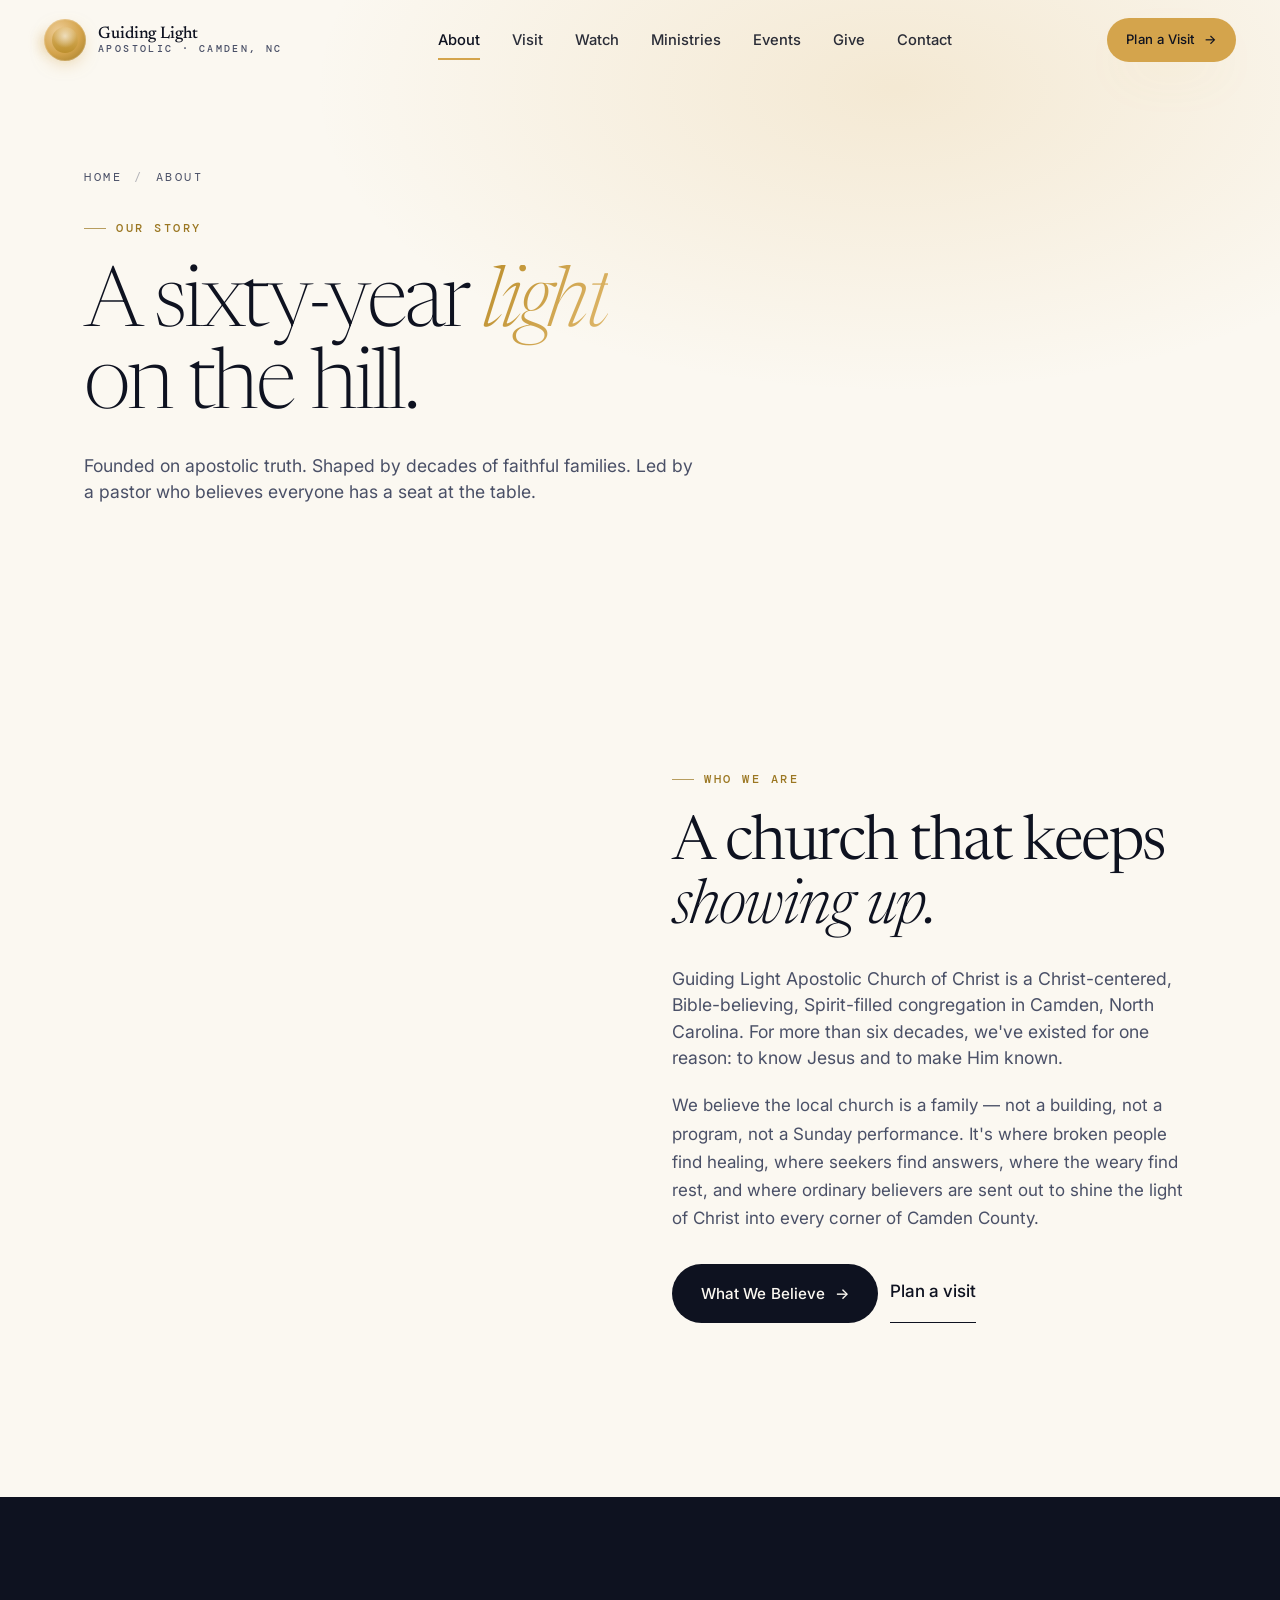
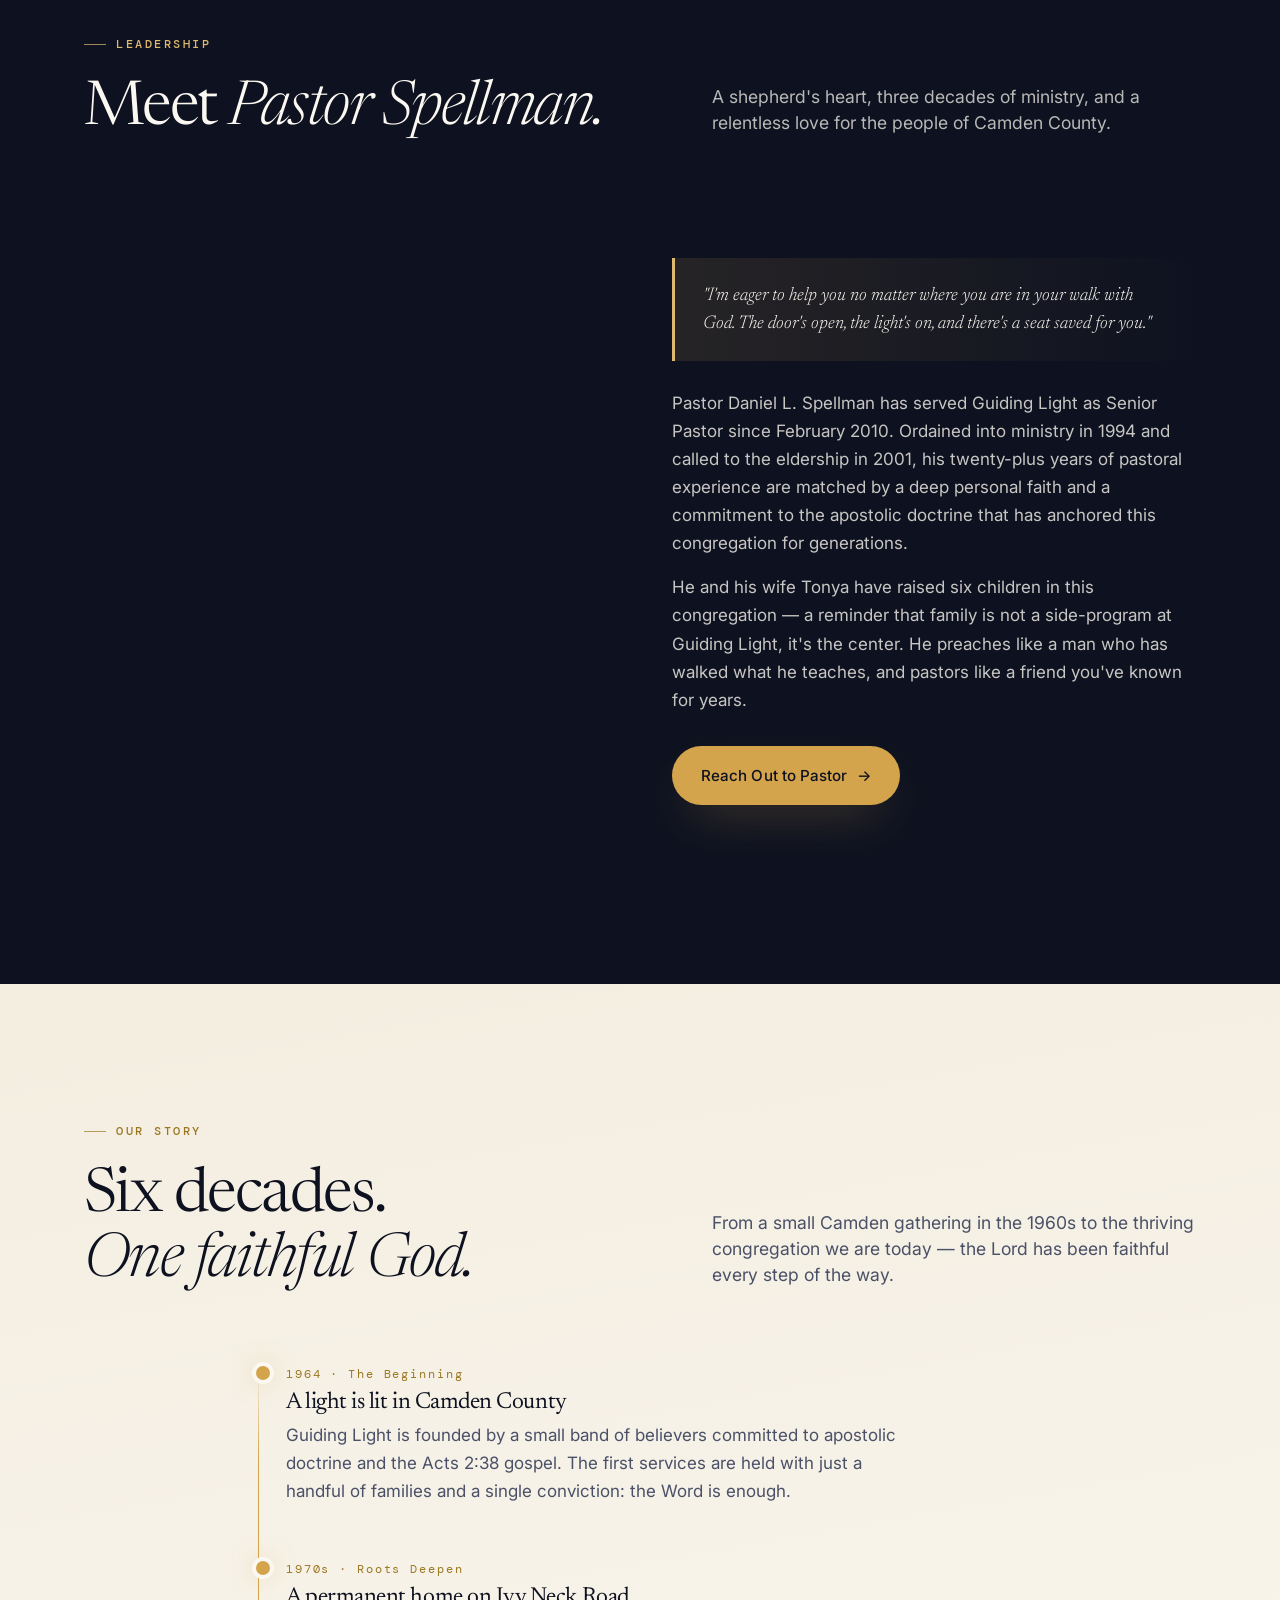
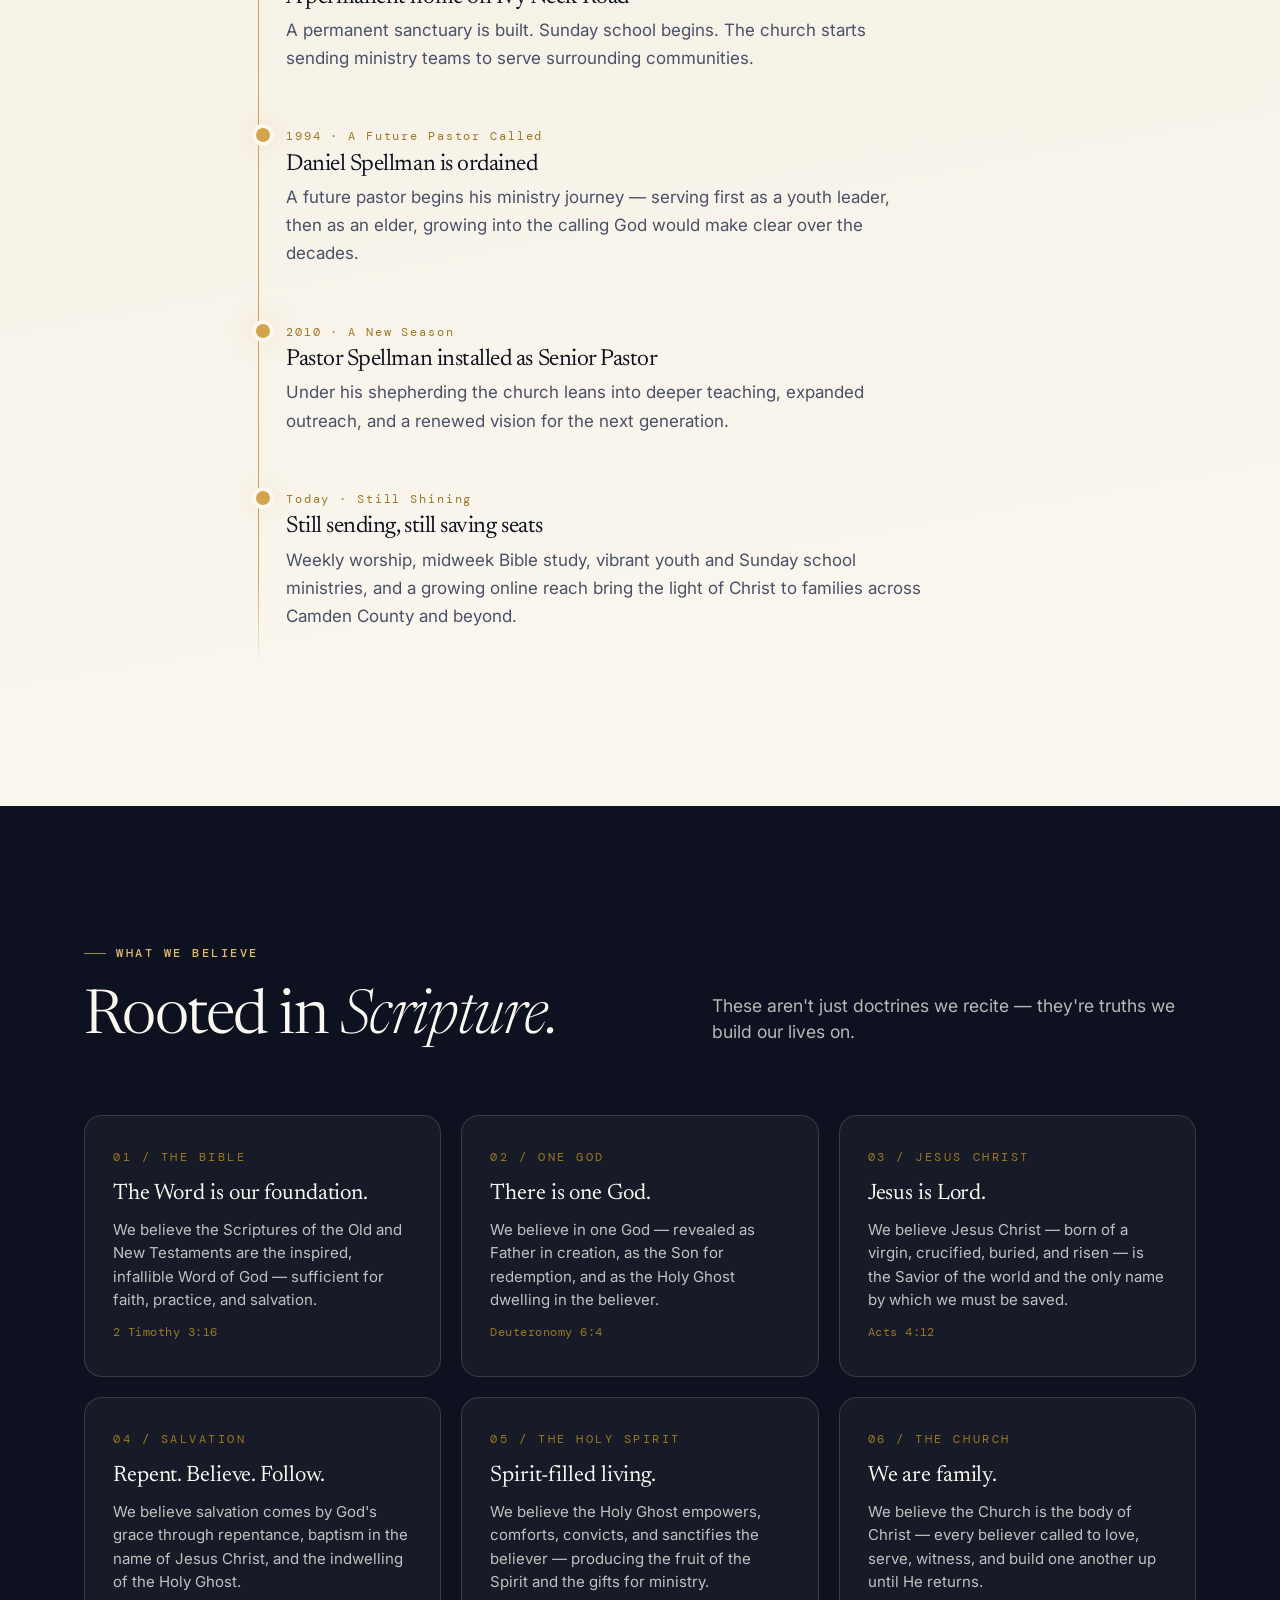
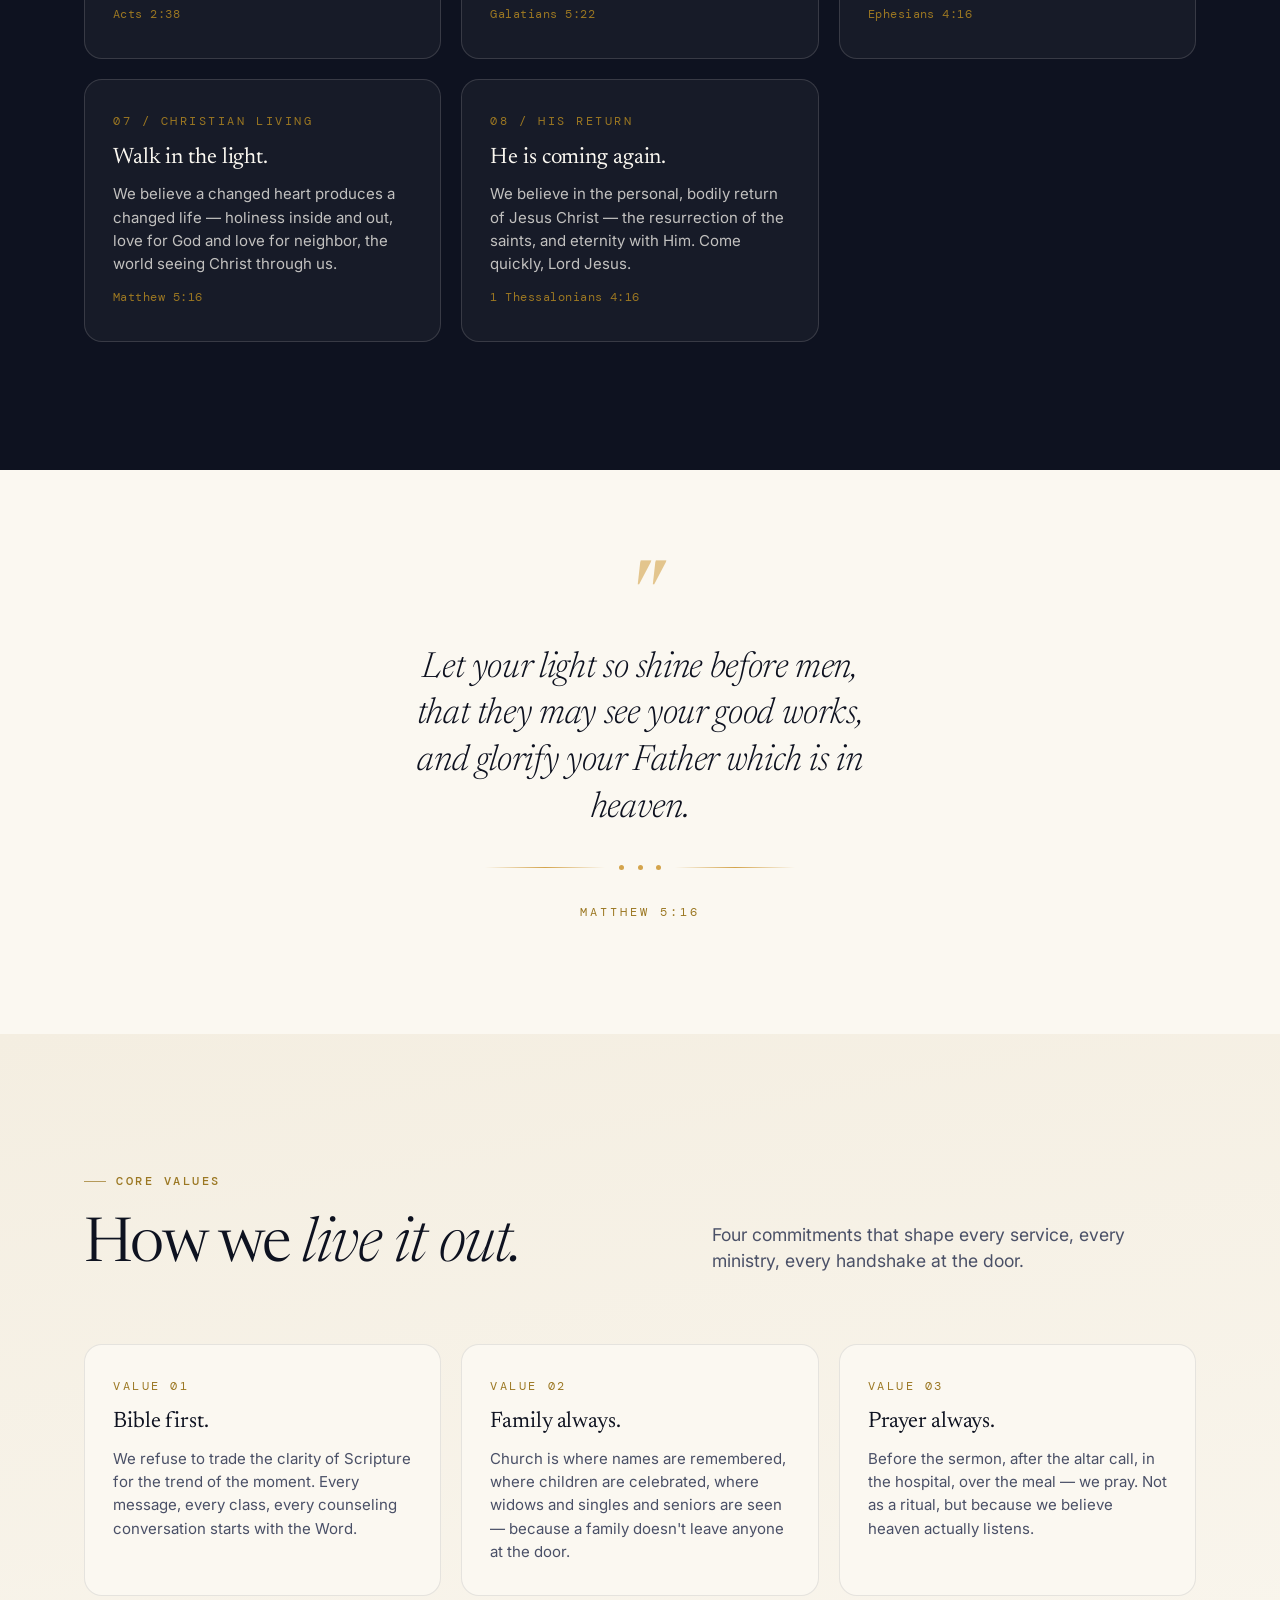
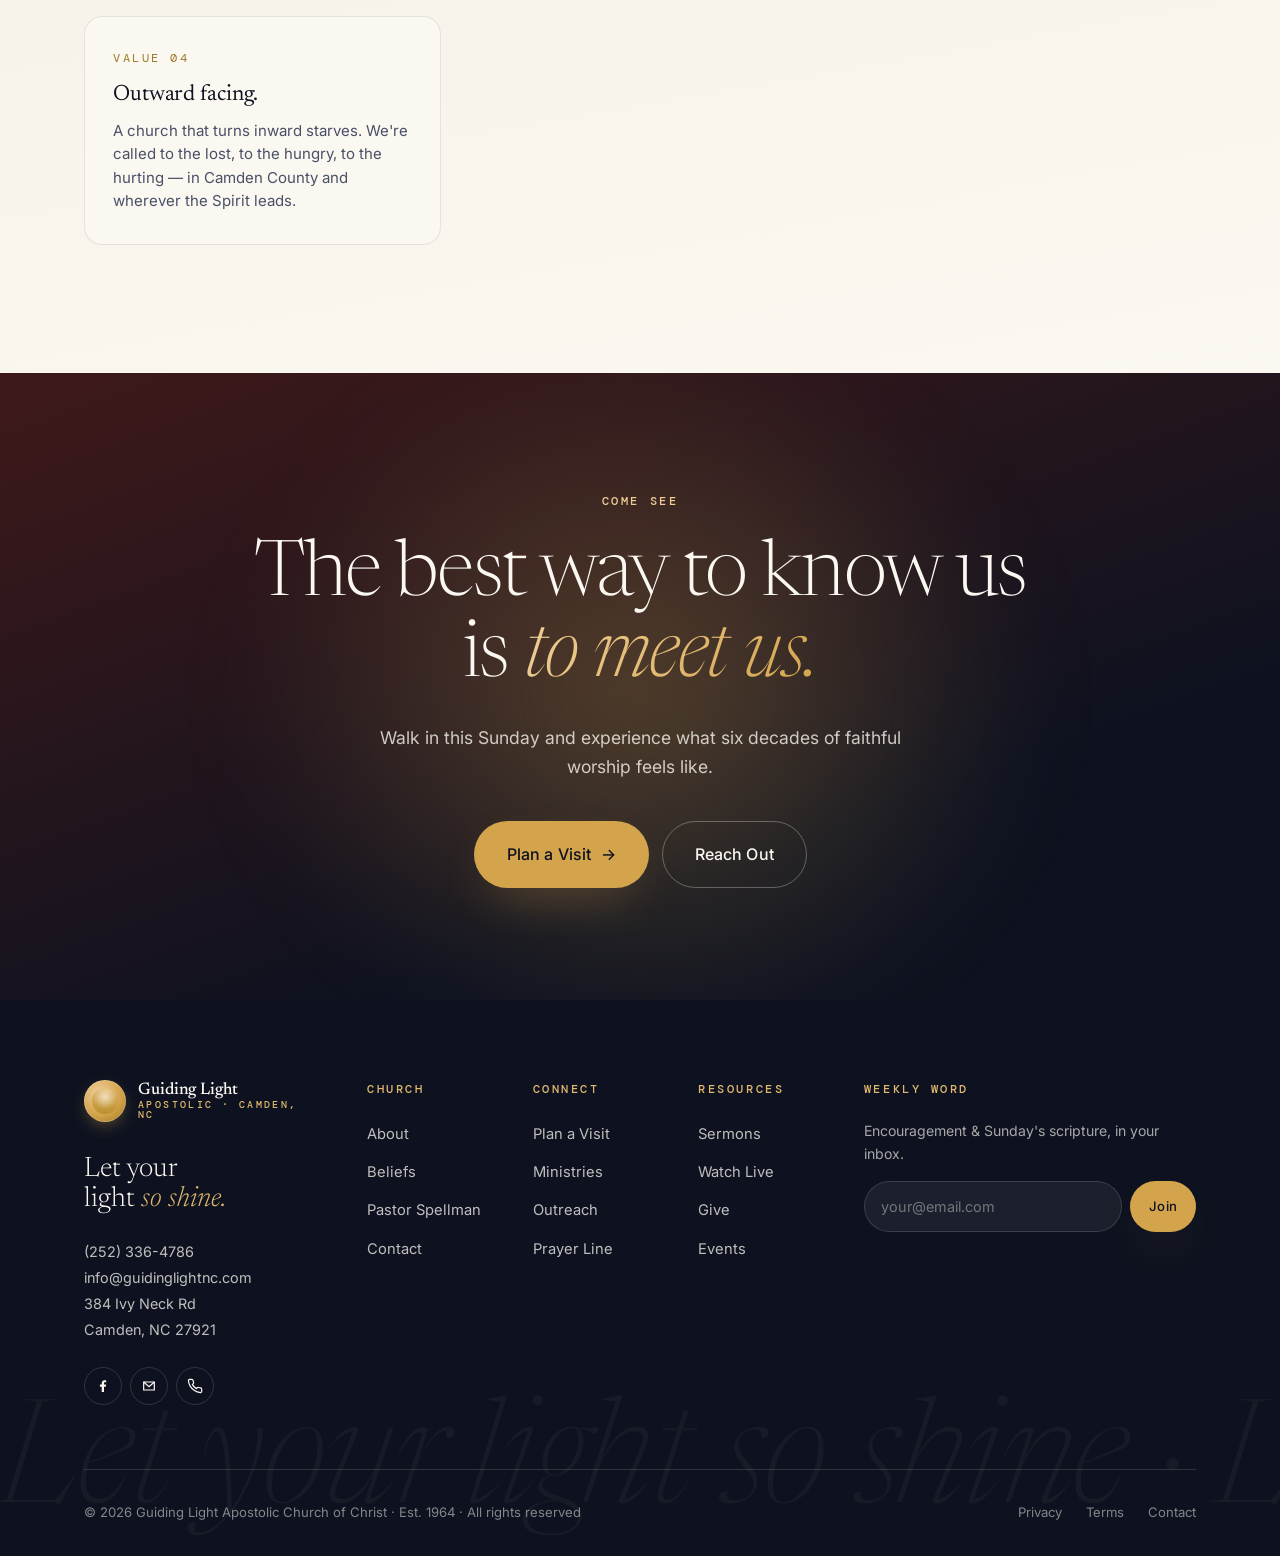
==== about.html @ ae15ff1e "Initial site" ====
<!doctype html>
<html lang="en">
<head>
<meta charset="utf-8" />
<meta name="viewport" content="width=device-width, initial-scale=1" />
<title>About · Guiding Light Apostolic Church of Christ</title>
<meta name="description" content="For over 60 years, Guiding Light Apostolic Church of Christ has been a spiritual home in Camden, NC. Meet Pastor Daniel L. Spellman and learn what we believe." />
<link rel="preconnect" href="https://fonts.googleapis.com">
<link rel="preconnect" href="https://fonts.gstatic.com" crossorigin>
<link rel="stylesheet" href="https://fonts.googleapis.com/css2?family=Newsreader:ital,opsz,wght@0,6..72,200..700;1,6..72,200..700&family=Inter:wght@400;500;600;700&family=DM+Mono:wght@400;500&display=swap" />
<link rel="stylesheet" href="css/styles.css" />
</head>
<body>

<header class="nav">
  <div class="wrap-wide nav-inner">
    <a class="logo" href="index.html"><span class="logo-mark"></span><span class="logo-text"><span class="t1">Guiding Light</span><span class="t2">Apostolic · Camden, NC</span></span></a>
    <nav class="nav-links" aria-label="Primary">
      <a href="about.html">About</a>
      <a href="visit.html">Visit</a>
      <a href="watch.html">Watch</a>
      <a href="ministries.html">Ministries</a>
      <a href="events.html">Events</a>
      <a href="give.html">Give</a>
      <a href="contact.html">Contact</a>
    </nav>
    <div class="nav-cta">
      <a class="btn btn-accent btn-sm" href="visit.html">Plan a Visit <span class="arr">→</span></a>
      <button class="burger" aria-label="Menu" aria-expanded="false"><span></span><span></span></button>
    </div>
  </div>
</header>
<div class="drawer">
  <nav><a href="about.html">About</a><a href="visit.html">Visit</a><a href="watch.html">Watch</a><a href="ministries.html">Ministries</a><a href="events.html">Events</a><a href="give.html">Give</a><a href="contact.html">Contact</a></nav>
  <div class="drawer-foot"><a href="tel:+12523364786">(252) 336-4786</a><a href="https://www.facebook.com/glacnc/" target="_blank" rel="noopener">Facebook</a></div>
</div>

<!-- PAGE HERO -->
<section class="page-hero">
  <div class="wrap reveal">
    <div class="crumbs"><a href="index.html">Home</a><span class="sep">/</span><span>About</span></div>
    <span class="kicker mt-4" style="display:inline-flex">Our Story</span>
    <h1 class="mt-3">A sixty-year <em>light</em><br/>on the hill.</h1>
    <p class="lede">Founded on apostolic truth. Shaped by decades of faithful families. Led by a pastor who believes everyone has a seat at the table.</p>
  </div>
</section>

<!-- MISSION -->
<section class="section">
  <div class="wrap">
    <div class="split">
      <div class="split-media reveal-img">
        <div class="photo-placeholder"><span class="ph-label">The Congregation</span></div>
        <span class="tag">Our Mission</span>
        <div class="caption">Learning biblical truth in fellowship — together, since 1964.</div>
      </div>
      <div class="split-copy">
        <span class="kicker reveal">Who We Are</span>
        <h2 class="reveal mt-3" style="--delay:.1s">A church that keeps <em class="serif-italic">showing up.</em></h2>
        <p class="lede reveal" style="--delay:.2s">Guiding Light Apostolic Church of Christ is a Christ-centered, Bible-believing, Spirit-filled congregation in Camden, North Carolina. For more than six decades, we've existed for one reason: to know Jesus and to make Him known.</p>
        <p class="reveal" style="--delay:.3s">We believe the local church is a family — not a building, not a program, not a Sunday performance. It's where broken people find healing, where seekers find answers, where the weary find rest, and where ordinary believers are sent out to shine the light of Christ into every corner of Camden County.</p>
        <div class="split-actions reveal" style="--delay:.4s">
          <a class="btn" href="#beliefs">What We Believe <span class="arr">→</span></a>
          <a class="link" href="visit.html">Plan a visit</a>
        </div>
      </div>
    </div>
  </div>
</section>

<!-- PASTOR -->
<section class="section section-dark" id="pastor">
  <div class="wrap">
    <div class="section-head">
      <div>
        <span class="kicker reveal">Leadership</span>
        <h2 class="reveal mt-3" style="--delay:.1s">Meet <em class="serif-italic">Pastor Spellman.</em></h2>
      </div>
      <p class="lede reveal" style="--delay:.2s">A shepherd's heart, three decades of ministry, and a relentless love for the people of Camden County.</p>
    </div>

    <div class="split">
      <div class="split-media reveal-img" style="aspect-ratio: 4/5; max-width: 520px">
        <img src="assets/Pastor.png" alt="Pastor Daniel L. Spellman" loading="lazy" />
      </div>
      <div class="split-copy">
        <div class="callout reveal" style="color: var(--bone); border-left-color: var(--honey-400); background: linear-gradient(90deg, rgba(212,164,76,0.12), transparent)">
          "I'm eager to help you no matter where you are in your walk with God. The door's open, the light's on, and there's a seat saved for you."
        </div>
        <p class="reveal" style="--delay:.1s; color: rgba(251,248,241,.78); margin-top: 1.75rem">
          Pastor Daniel L. Spellman has served Guiding Light as Senior Pastor since February 2010. Ordained into ministry in 1994 and called to the eldership in 2001, his twenty-plus years of pastoral experience are matched by a deep personal faith and a commitment to the apostolic doctrine that has anchored this congregation for generations.
        </p>
        <p class="reveal" style="--delay:.2s; color: rgba(251,248,241,.78); margin-top: 1rem">
          He and his wife Tonya have raised six children in this congregation — a reminder that family is not a side-program at Guiding Light, it's the center. He preaches like a man who has walked what he teaches, and pastors like a friend you've known for years.
        </p>
        <div class="split-actions reveal" style="--delay:.3s">
          <a class="btn btn-accent" href="contact.html">Reach Out to Pastor <span class="arr">→</span></a>
        </div>
      </div>
    </div>
  </div>
</section>

<!-- HISTORY TIMELINE -->
<section class="section section-warm" id="history">
  <div class="wrap">
    <div class="section-head">
      <div>
        <span class="kicker reveal">Our Story</span>
        <h2 class="reveal mt-3" style="--delay:.1s">Six decades.<br/><em class="serif-italic">One faithful God.</em></h2>
      </div>
      <p class="lede reveal" style="--delay:.2s">From a small Camden gathering in the 1960s to the thriving congregation we are today — the Lord has been faithful every step of the way.</p>
    </div>

    <div class="timeline reveal">
      <div class="timeline-step">
        <span class="year">1964 · The Beginning</span>
        <h3>A light is lit in Camden County</h3>
        <p>Guiding Light is founded by a small band of believers committed to apostolic doctrine and the Acts 2:38 gospel. The first services are held with just a handful of families and a single conviction: the Word is enough.</p>
      </div>
      <div class="timeline-step">
        <span class="year">1970s · Roots Deepen</span>
        <h3>A permanent home on Ivy Neck Road</h3>
        <p>A permanent sanctuary is built. Sunday school begins. The church starts sending ministry teams to serve surrounding communities.</p>
      </div>
      <div class="timeline-step">
        <span class="year">1994 · A Future Pastor Called</span>
        <h3>Daniel Spellman is ordained</h3>
        <p>A future pastor begins his ministry journey — serving first as a youth leader, then as an elder, growing into the calling God would make clear over the decades.</p>
      </div>
      <div class="timeline-step">
        <span class="year">2010 · A New Season</span>
        <h3>Pastor Spellman installed as Senior Pastor</h3>
        <p>Under his shepherding the church leans into deeper teaching, expanded outreach, and a renewed vision for the next generation.</p>
      </div>
      <div class="timeline-step">
        <span class="year">Today · Still Shining</span>
        <h3>Still sending, still saving seats</h3>
        <p>Weekly worship, midweek Bible study, vibrant youth and Sunday school ministries, and a growing online reach bring the light of Christ to families across Camden County and beyond.</p>
      </div>
    </div>
  </div>
</section>

<!-- BELIEFS -->
<section class="section section-dark" id="beliefs">
  <div class="wrap">
    <div class="section-head">
      <div>
        <span class="kicker reveal">What We Believe</span>
        <h2 class="reveal mt-3" style="--delay:.1s">Rooted in <em class="serif-italic">Scripture.</em></h2>
      </div>
      <p class="lede reveal" style="--delay:.2s">These aren't just doctrines we recite — they're truths we build our lives on.</p>
    </div>

    <div class="grid-3">
      <div class="feature reveal">
        <span class="f-num">01 / The Bible</span>
        <h4>The Word is our foundation.</h4>
        <p>We believe the Scriptures of the Old and New Testaments are the inspired, infallible Word of God — sufficient for faith, practice, and salvation.</p>
        <span class="ref">2 Timothy 3:16</span>
      </div>
      <div class="feature reveal" style="--delay:.05s">
        <span class="f-num">02 / One God</span>
        <h4>There is one God.</h4>
        <p>We believe in one God — revealed as Father in creation, as the Son for redemption, and as the Holy Ghost dwelling in the believer.</p>
        <span class="ref">Deuteronomy 6:4</span>
      </div>
      <div class="feature reveal" style="--delay:.1s">
        <span class="f-num">03 / Jesus Christ</span>
        <h4>Jesus is Lord.</h4>
        <p>We believe Jesus Christ — born of a virgin, crucified, buried, and risen — is the Savior of the world and the only name by which we must be saved.</p>
        <span class="ref">Acts 4:12</span>
      </div>
      <div class="feature reveal" style="--delay:.15s">
        <span class="f-num">04 / Salvation</span>
        <h4>Repent. Believe. Follow.</h4>
        <p>We believe salvation comes by God's grace through repentance, baptism in the name of Jesus Christ, and the indwelling of the Holy Ghost.</p>
        <span class="ref">Acts 2:38</span>
      </div>
      <div class="feature reveal" style="--delay:.2s">
        <span class="f-num">05 / The Holy Spirit</span>
        <h4>Spirit-filled living.</h4>
        <p>We believe the Holy Ghost empowers, comforts, convicts, and sanctifies the believer — producing the fruit of the Spirit and the gifts for ministry.</p>
        <span class="ref">Galatians 5:22</span>
      </div>
      <div class="feature reveal" style="--delay:.25s">
        <span class="f-num">06 / The Church</span>
        <h4>We are family.</h4>
        <p>We believe the Church is the body of Christ — every believer called to love, serve, witness, and build one another up until He returns.</p>
        <span class="ref">Ephesians 4:16</span>
      </div>
      <div class="feature reveal" style="--delay:.3s">
        <span class="f-num">07 / Christian Living</span>
        <h4>Walk in the light.</h4>
        <p>We believe a changed heart produces a changed life — holiness inside and out, love for God and love for neighbor, the world seeing Christ through us.</p>
        <span class="ref">Matthew 5:16</span>
      </div>
      <div class="feature reveal" style="--delay:.35s">
        <span class="f-num">08 / His Return</span>
        <h4>He is coming again.</h4>
        <p>We believe in the personal, bodily return of Jesus Christ — the resurrection of the saints, and eternity with Him. Come quickly, Lord Jesus.</p>
        <span class="ref">1 Thessalonians 4:16</span>
      </div>
    </div>
  </div>
</section>

<!-- VERSE -->
<section class="section-sm">
  <div class="wrap">
    <div class="verse reveal">
      <span class="mark">"</span>
      <blockquote>Let your light so shine before men, that they may see your good works, and glorify your Father which is in heaven.</blockquote>
      <div class="ornament" aria-hidden="true"><span class="dot"></span><span class="dot"></span><span class="dot"></span></div>
      <cite>Matthew 5:16</cite>
    </div>
  </div>
</section>

<!-- VALUES -->
<section class="section section-warm" id="values">
  <div class="wrap">
    <div class="section-head">
      <div>
        <span class="kicker reveal">Core Values</span>
        <h2 class="reveal mt-3" style="--delay:.1s">How we <em class="serif-italic">live it out.</em></h2>
      </div>
      <p class="lede reveal" style="--delay:.2s">Four commitments that shape every service, every ministry, every handshake at the door.</p>
    </div>
    <div class="grid-3">
      <div class="feature reveal">
        <span class="f-num">Value 01</span>
        <h4>Bible first.</h4>
        <p>We refuse to trade the clarity of Scripture for the trend of the moment. Every message, every class, every counseling conversation starts with the Word.</p>
      </div>
      <div class="feature reveal" style="--delay:.05s">
        <span class="f-num">Value 02</span>
        <h4>Family always.</h4>
        <p>Church is where names are remembered, where children are celebrated, where widows and singles and seniors are seen — because a family doesn't leave anyone at the door.</p>
      </div>
      <div class="feature reveal" style="--delay:.1s">
        <span class="f-num">Value 03</span>
        <h4>Prayer always.</h4>
        <p>Before the sermon, after the altar call, in the hospital, over the meal — we pray. Not as a ritual, but because we believe heaven actually listens.</p>
      </div>
      <div class="feature reveal" style="--delay:.15s">
        <span class="f-num">Value 04</span>
        <h4>Outward facing.</h4>
        <p>A church that turns inward starves. We're called to the lost, to the hungry, to the hurting — in Camden County and wherever the Spirit leads.</p>
      </div>
    </div>
  </div>
</section>

<!-- CTA -->
<section class="cta-band">
  <div class="wrap">
    <span class="kicker plain reveal" style="color: var(--honey-300); justify-content: center; display: inline-flex">Come See</span>
    <h2 class="reveal mt-3" style="--delay:.1s">The best way to know us<br/>is <em>to meet us.</em></h2>
    <p class="reveal" style="--delay:.2s">Walk in this Sunday and experience what six decades of faithful worship feels like.</p>
    <div class="cta-actions reveal" style="--delay:.3s">
      <a class="btn btn-accent btn-lg" href="visit.html">Plan a Visit <span class="arr">→</span></a>
      <a class="btn btn-ghost-light btn-lg" href="contact.html">Reach Out</a>
    </div>
  </div>
</section>

<!-- FOOTER -->
<footer class="footer">
  <div class="wrap">
    <div class="footer-grid">
      <div class="footer-brand">
        <a class="logo" href="index.html"><span class="logo-mark"></span><span class="logo-text"><span class="t1">Guiding Light</span><span class="t2">Apostolic · Camden, NC</span></span></a>
        <p class="footer-tag">Let your<br/>light <em>so shine.</em></p>
        <div class="footer-contact"><a href="tel:+12523364786">(252) 336-4786</a><br/><a href="mailto:info@guidinglightnc.com">info@guidinglightnc.com</a><br/>384 Ivy Neck Rd<br/>Camden, NC 27921</div>
        <div class="footer-socials">
          <a class="social" href="https://www.facebook.com/glacnc/" target="_blank" rel="noopener" aria-label="Facebook"><svg width="16" height="16" viewBox="0 0 24 24" fill="currentColor"><path d="M13.5 21v-8h2.7l.4-3.1h-3.1V7.9c0-.9.3-1.5 1.6-1.5h1.7V3.6c-.3 0-1.3-.1-2.5-.1-2.5 0-4.2 1.5-4.2 4.3v2.1H7.4V13h2.7v8h3.4z"/></svg></a>
          <a class="social" href="mailto:info@guidinglightnc.com" aria-label="Email"><svg width="16" height="16" viewBox="0 0 24 24" fill="none" stroke="currentColor" stroke-width="1.8"><path d="M4 6h16v12H4z"/><path d="M4 6l8 7 8-7"/></svg></a>
          <a class="social" href="tel:+12523364786" aria-label="Phone"><svg width="16" height="16" viewBox="0 0 24 24" fill="none" stroke="currentColor" stroke-width="1.8"><path d="M22 16.92v3a2 2 0 01-2.18 2 19.79 19.79 0 01-8.63-3.07 19.5 19.5 0 01-6-6 19.79 19.79 0 01-3.07-8.67A2 2 0 014.11 2h3a2 2 0 012 1.72 12.84 12.84 0 00.7 2.81 2 2 0 01-.45 2.11L8.09 9.91a16 16 0 006 6l1.27-1.27a2 2 0 012.11-.45 12.84 12.84 0 002.81.7A2 2 0 0122 16.92z"/></svg></a>
        </div>
      </div>
      <div class="footer-col"><h5>Church</h5><ul><li><a href="about.html">About</a></li><li><a href="about.html#beliefs">Beliefs</a></li><li><a href="about.html#pastor">Pastor Spellman</a></li><li><a href="contact.html">Contact</a></li></ul></div>
      <div class="footer-col"><h5>Connect</h5><ul><li><a href="visit.html">Plan a Visit</a></li><li><a href="ministries.html">Ministries</a></li><li><a href="ministries.html#outreach">Outreach</a></li><li><a href="ministries.html#prayer">Prayer Line</a></li></ul></div>
      <div class="footer-col"><h5>Resources</h5><ul><li><a href="watch.html">Sermons</a></li><li><a href="watch.html">Watch Live</a></li><li><a href="give.html">Give</a></li><li><a href="events.html">Events</a></li></ul></div>
      <div class="footer-newsletter footer-col"><h5>Weekly Word</h5><p>Encouragement &amp; Sunday's scripture, in your inbox.</p><form onsubmit="event.preventDefault(); this.querySelector('button').textContent='Subscribed ✓'; this.querySelector('input').value='';"><input type="email" placeholder="your@email.com" required /><button type="submit" class="btn btn-accent btn-sm">Join</button></form></div>
    </div>
    <div class="footer-bottom"><p>© <span data-year></span> Guiding Light Apostolic Church of Christ · Est. 1964 · All rights reserved</p><div class="legal"><a href="#">Privacy</a><a href="#">Terms</a><a href="contact.html">Contact</a></div></div>
  </div>
  <div class="footer-seal" aria-hidden="true">Let your light so shine · Let your light so shine ·</div>
</footer>

<script src="js/main.js"></script>
</body>
</html>
---- css/styles.css ----
/* =============================================================
   GUIDING LIGHT APOSTOLIC CHURCH OF CHRIST — Design System
   Camden, NC · Est. 1964
   Aesthetic: luminous, rooted, story-driven.
   Warm sunlit palette. Ornate serif headers. Quiet motion.
   ============================================================= */

:root {
  /* ——— Palette ——— */
  --bone:        #FBF8F1;
  --bone-soft:   #F4EEE1;
  --bone-warm:   #ECE2CC;

  --ink-900:     #0E1220;
  --ink-800:     #1B2033;
  --ink-700:     #2A2F47;
  --ink-500:     #4A5067;
  --ink-300:     #8A8FA8;
  --ink-100:     #C7CAD8;

  /* The "light" — primary warm accent */
  --honey-700:   #9B7722;
  --honey-600:   #BC8F2D;
  --honey-500:   #D4A44C;
  --honey-400:   #E1B96E;
  --honey-300:   #EECD97;
  --honey-200:   #F4DFB8;

  /* Deep apostolic burgundy — secondary accent */
  --wine-800:    #3F1919;
  --wine-700:    #5F2727;
  --wine-600:    #7A3535;
  --wine-500:    #9A4545;

  /* Terracotta warmth */
  --terra-600:   #B06542;
  --terra-500:   #C97E52;
  --terra-400:   #DA9A77;

  /* Cool sage for contrast */
  --sage-700:    #415048;
  --sage-500:    #5D7060;
  --sage-300:    #8FA295;

  --white:       #FFFFFF;

  /* ——— Semantic ——— */
  --bg:          var(--bone);
  --bg-deep:     var(--ink-900);
  --fg:          var(--ink-900);
  --fg-mute:     var(--ink-500);
  --accent:      var(--honey-500);
  --accent-deep: var(--wine-700);

  --line:        rgba(14, 18, 32, 0.09);
  --line-strong: rgba(14, 18, 32, 0.15);
  --line-inv:    rgba(251, 248, 241, 0.14);

  /* ——— Type ——— */
  --font-display: "Newsreader", "Fraunces", "Cormorant Garamond", Georgia, serif;
  --font-body:    "Inter", -apple-system, BlinkMacSystemFont, "Segoe UI", sans-serif;
  --font-mono:    "DM Mono", "IBM Plex Mono", ui-monospace, monospace;

  /* ——— Scale ——— */
  --r-sm: 4px;
  --r-md: 10px;
  --r-lg: 18px;
  --r-xl: 28px;
  --r-full: 999px;

  --shadow-sm:  0 4px 14px -6px rgba(14, 18, 32, 0.08);
  --shadow-md:  0 18px 40px -20px rgba(14, 18, 32, 0.16);
  --shadow-lg:  0 36px 80px -30px rgba(14, 18, 32, 0.24);
  --shadow-glow: 0 20px 50px -20px rgba(212, 164, 76, 0.45);

  --ease:       cubic-bezier(0.22, 0.72, 0.22, 1);
  --ease-soft:  cubic-bezier(0.4, 0.1, 0.3, 1);

  --content:     1200px;
  --content-wide:1440px;
  --gutter:      clamp(1.25rem, 3.8vw, 2.75rem);
}

/* ——————— Reset ——————— */
*, *::before, *::after { box-sizing: border-box; }
* { margin: 0; padding: 0; }
html { -webkit-font-smoothing: antialiased; text-rendering: optimizeLegibility; scroll-behavior: smooth; }
body {
  font-family: var(--font-body);
  font-size: 17px;
  line-height: 1.65;
  color: var(--fg);
  background: var(--bg);
  overflow-x: hidden;
}
img, svg, video { display: block; max-width: 100%; height: auto; }
button { font: inherit; cursor: pointer; background: none; border: 0; color: inherit; }
a { color: inherit; text-decoration: none; }
ul, ol { list-style: none; }
input, textarea, select { font: inherit; color: inherit; }
::selection { background: var(--honey-300); color: var(--ink-900); }

/* ——————— Typography ——————— */
.kicker {
  display: inline-flex;
  align-items: center;
  gap: 0.625rem;
  font-family: var(--font-mono);
  font-size: 0.72rem;
  font-weight: 500;
  letter-spacing: 0.22em;
  text-transform: uppercase;
  color: var(--honey-700);
}
.kicker::before {
  content: "";
  width: 22px;
  height: 1px;
  background: currentColor;
  opacity: 0.7;
}
.kicker.plain::before { display: none; }

h1, .h1, h2, .h2, h3, .h3, h4, .h4 {
  font-family: var(--font-display);
  font-weight: 400;
  line-height: 1.05;
  letter-spacing: -0.02em;
  color: var(--ink-900);
}

h1, .h1 {
  font-size: clamp(3rem, 8vw, 7.5rem);
  font-weight: 300;
  line-height: 0.95;
  letter-spacing: -0.035em;
}
h2, .h2 {
  font-size: clamp(2.1rem, 4.8vw, 4.25rem);
  font-weight: 350;
  letter-spacing: -0.025em;
}
h3, .h3 {
  font-size: clamp(1.5rem, 2.6vw, 2.15rem);
  font-weight: 400;
}
h4, .h4 {
  font-size: 1.2rem;
  font-weight: 500;
  line-height: 1.35;
  font-family: var(--font-body);
  letter-spacing: -0.005em;
}

.serif-italic { font-family: var(--font-display); font-style: italic; font-weight: 300; }

.lede {
  font-size: clamp(1.1rem, 1.35vw, 1.35rem);
  line-height: 1.5;
  color: var(--ink-500);
  max-width: 62ch;
}

/* ——————— Layout ——————— */
.wrap {
  width: 100%;
  max-width: var(--content);
  margin-inline: auto;
  padding-inline: var(--gutter);
}
.wrap-wide {
  width: 100%;
  max-width: var(--content-wide);
  margin-inline: auto;
  padding-inline: var(--gutter);
}
.section {
  padding-block: clamp(4.5rem, 10vw, 8rem);
  position: relative;
}
.section-sm { padding-block: clamp(3rem, 6vw, 4.5rem); }
.section-dark {
  background: var(--ink-900);
  color: var(--bone);
}
.section-dark h1, .section-dark h2, .section-dark h3, .section-dark h4 { color: var(--bone); }
.section-dark .lede { color: rgba(251, 248, 241, 0.72); }
.section-dark .kicker { color: var(--honey-400); }

.section-warm {
  background: linear-gradient(170deg, var(--bone-soft) 0%, var(--bone) 100%);
}

.section-head {
  display: grid;
  grid-template-columns: 1fr 1fr;
  gap: 3rem;
  align-items: end;
  margin-bottom: clamp(2.5rem, 5vw, 4rem);
}
.section-head h2 { max-width: 16ch; }
.section-head .lede { justify-self: end; max-width: 44ch; padding-bottom: 0.35rem; }
@media (max-width: 780px) {
  .section-head { grid-template-columns: 1fr; gap: 1.25rem; }
  .section-head .lede { justify-self: start; }
}

/* ——————— Buttons ——————— */
.btn {
  display: inline-flex;
  align-items: center;
  gap: 0.6rem;
  padding: 1rem 1.75rem;
  font-family: var(--font-body);
  font-weight: 500;
  font-size: 0.95rem;
  letter-spacing: 0.005em;
  border-radius: var(--r-full);
  border: 1px solid transparent;
  background: var(--ink-900);
  color: var(--bone);
  transition: transform 0.4s var(--ease), background 0.3s, box-shadow 0.4s, color 0.3s, border-color 0.3s;
  position: relative;
  will-change: transform;
  white-space: nowrap;
}
.btn:hover { transform: translateY(-2px); box-shadow: var(--shadow-md); }
.btn .arr { transition: transform 0.35s var(--ease); display: inline-block; }
.btn:hover .arr { transform: translateX(4px); }

.btn-accent {
  background: var(--honey-500);
  color: var(--ink-900);
  box-shadow: var(--shadow-glow);
}
.btn-accent:hover { background: var(--honey-400); box-shadow: 0 24px 60px -18px rgba(212, 164, 76, 0.65); }

.btn-wine {
  background: var(--wine-700);
  color: var(--bone);
}
.btn-wine:hover { background: var(--wine-600); }

.btn-ghost {
  background: transparent;
  border-color: var(--line-strong);
  color: var(--ink-900);
}
.btn-ghost:hover { background: var(--ink-900); color: var(--bone); border-color: var(--ink-900); }

.btn-ghost-light {
  background: transparent;
  border-color: rgba(251, 248, 241, 0.3);
  color: var(--bone);
}
.btn-ghost-light:hover { background: var(--bone); color: var(--ink-900); border-color: var(--bone); }

.btn-sm { padding: 0.65rem 1.15rem; font-size: 0.82rem; }
.btn-lg { padding: 1.2rem 2rem; font-size: 1rem; }

.link {
  display: inline-flex;
  align-items: center;
  gap: 0.4rem;
  color: inherit;
  font-weight: 500;
  padding-bottom: 3px;
  border-bottom: 1px solid currentColor;
  transition: color 0.3s, gap 0.3s;
}
.link:hover { color: var(--honey-600); gap: 0.65rem; }

/* ——————— Nav ——————— */
.nav {
  position: fixed;
  top: 0; left: 0; right: 0;
  z-index: 60;
  padding: 1.1rem 0;
  transition: background 0.35s var(--ease), backdrop-filter 0.35s, padding 0.35s, border-color 0.3s;
  border-bottom: 1px solid transparent;
}
.nav-inner {
  display: flex;
  align-items: center;
  justify-content: space-between;
  gap: 2rem;
}
.nav.is-scrolled {
  background: rgba(251, 248, 241, 0.86);
  backdrop-filter: blur(20px) saturate(150%);
  -webkit-backdrop-filter: blur(20px) saturate(150%);
  border-bottom-color: var(--line);
  padding: 0.7rem 0;
}
.nav.is-dark:not(.is-scrolled) { color: var(--bone); }
.nav.is-dark.is-scrolled { color: var(--ink-900); }

.logo {
  display: inline-flex;
  align-items: center;
  gap: 0.75rem;
  font-family: var(--font-display);
  font-size: 1.15rem;
  font-weight: 500;
  line-height: 1;
  letter-spacing: -0.005em;
}
.logo-mark {
  width: 42px; height: 42px;
  border-radius: 50%;
  background: radial-gradient(circle at 35% 30%, var(--honey-300), var(--honey-500) 55%, var(--honey-700));
  position: relative;
  flex-shrink: 0;
  box-shadow: 0 6px 18px -6px rgba(212, 164, 76, 0.6), inset 0 0 0 1px rgba(255,255,255,0.2);
}
.logo-mark::after {
  content: "";
  position: absolute;
  inset: 8px;
  border-radius: 50%;
  background:
    radial-gradient(circle at 50% 35%, rgba(255,255,255,0.6), transparent 55%),
    linear-gradient(180deg, var(--honey-400), var(--honey-600));
}
.logo-mark::before {
  content: "";
  position: absolute;
  inset: -4px;
  border-radius: 50%;
  background: conic-gradient(from 220deg, transparent 0deg, rgba(212, 164, 76, 0.4) 40deg, transparent 80deg, transparent 360deg);
  filter: blur(6px);
  z-index: -1;
  animation: logo-halo 10s linear infinite;
}
@keyframes logo-halo { to { transform: rotate(360deg); } }

.logo-text { display: flex; flex-direction: column; gap: 2px; }
.logo-text .t1 { font-size: 1.05rem; letter-spacing: -0.005em; line-height: 1; }
.logo-text .t2 { font-family: var(--font-mono); font-size: 0.6rem; letter-spacing: 0.25em; text-transform: uppercase; color: var(--fg-mute); line-height: 1; }
.nav.is-dark:not(.is-scrolled) .logo-text .t2 { color: rgba(251, 248, 241, 0.6); }

.nav-links {
  display: flex;
  align-items: center;
  gap: 2rem;
  font-size: 0.92rem;
  font-weight: 500;
}
.nav-links a {
  position: relative;
  padding: 0.5rem 0;
  opacity: 0.88;
  transition: opacity 0.3s;
}
.nav-links a::after {
  content: "";
  position: absolute;
  left: 0; right: 0; bottom: 0;
  height: 2px;
  background: var(--honey-500);
  transform: scaleX(0);
  transform-origin: left;
  transition: transform 0.5s var(--ease);
}
.nav-links a:hover,
.nav-links a[aria-current="page"] { opacity: 1; }
.nav-links a:hover::after,
.nav-links a[aria-current="page"]::after { transform: scaleX(1); }

.nav-cta { display: flex; align-items: center; gap: 0.75rem; }

.burger {
  display: none;
  width: 44px; height: 44px;
  border-radius: 50%;
  border: 1px solid var(--line-strong);
  align-items: center;
  justify-content: center;
  position: relative;
}
.nav.is-dark:not(.is-scrolled) .burger { border-color: rgba(251, 248, 241, 0.3); }
.burger span {
  position: absolute;
  left: 12px; right: 12px;
  height: 1.5px;
  background: currentColor;
  transition: transform 0.35s var(--ease), opacity 0.2s;
}
.burger span:nth-child(1) { transform: translateY(-4px); }
.burger span:nth-child(2) { transform: translateY(4px); }
.burger.is-open span:nth-child(1) { transform: rotate(45deg); }
.burger.is-open span:nth-child(2) { transform: rotate(-45deg); }

@media (max-width: 960px) {
  .nav-links, .nav-cta .btn { display: none; }
  .burger { display: inline-flex; }
}

/* Mobile drawer */
.drawer {
  position: fixed;
  inset: 0;
  background: var(--ink-900);
  color: var(--bone);
  z-index: 55;
  transform: translateY(-100%);
  transition: transform 0.55s var(--ease-soft);
  display: flex;
  flex-direction: column;
  padding: 6rem var(--gutter) 3rem;
  overflow: auto;
}
.drawer.is-open { transform: translateY(0); }
.drawer a {
  display: block;
  font-family: var(--font-display);
  font-weight: 300;
  font-size: clamp(2rem, 7vw, 3rem);
  padding: 0.7rem 0;
  border-bottom: 1px solid var(--line-inv);
  letter-spacing: -0.02em;
}
.drawer-foot {
  margin-top: auto;
  padding-top: 2rem;
  color: rgba(251, 248, 241, 0.65);
  font-size: 0.9rem;
  display: flex;
  gap: 1.25rem;
  flex-wrap: wrap;
}

/* ——————— Hero (home) ——————— */
.hero {
  position: relative;
  min-height: 100vh;
  min-height: 100svh;
  background: var(--ink-900);
  color: var(--bone);
  overflow: hidden;
  isolation: isolate;
  display: flex;
  align-items: flex-end;
  padding: 9rem 0 4.5rem;
}
.hero-bg {
  position: absolute;
  inset: 0;
  z-index: -2;
  overflow: hidden;
  background:
    radial-gradient(ellipse 80% 60% at 80% 20%, rgba(212, 164, 76, 0.45), transparent 65%),
    radial-gradient(ellipse 60% 70% at 15% 85%, rgba(122, 53, 53, 0.35), transparent 60%),
    linear-gradient(180deg, #080C17 0%, #0E1220 55%, #14182A 100%);
}
.hero-photo {
  position: absolute;
  inset: 0;
  width: 100%;
  height: 100%;
  object-fit: cover;
  opacity: 0.42;
  mix-blend-mode: luminosity;
  filter: contrast(1.08) saturate(0.9);
}
.hero-bg::after {
  content: "";
  position: absolute;
  inset: 0;
  background:
    linear-gradient(180deg, rgba(8, 12, 23, 0.55) 0%, rgba(8, 12, 23, 0.15) 40%, rgba(8, 12, 23, 0.85) 100%),
    radial-gradient(ellipse 80% 60% at 80% 20%, rgba(212, 164, 76, 0.35), transparent 65%);
  pointer-events: none;
}
.hero-grain {
  position: absolute;
  inset: 0;
  z-index: -1;
  background-image:
    radial-gradient(1.5px 1.5px at 20px 30px, rgba(251,248,241,.07), transparent),
    radial-gradient(1.5px 1.5px at 40px 70px, rgba(251,248,241,.05), transparent),
    radial-gradient(1px 1px at 90px 40px, rgba(251,248,241,.08), transparent),
    radial-gradient(1.5px 1.5px at 130px 80px, rgba(251,248,241,.05), transparent),
    radial-gradient(2px 2px at 160px 30px, rgba(251,248,241,.04), transparent);
  background-size: 200px 200px;
  opacity: 0.7;
  mask-image: radial-gradient(ellipse at 60% 40%, black, transparent 75%);
  -webkit-mask-image: radial-gradient(ellipse at 60% 40%, black, transparent 75%);
}
.hero-rays {
  position: absolute;
  inset: -10%;
  z-index: -1;
  opacity: 0.55;
  background:
    conic-gradient(from 200deg at 82% 28%,
      transparent 0deg,
      rgba(238, 205, 151, 0.28) 8deg,
      transparent 16deg,
      transparent 40deg,
      rgba(238, 205, 151, 0.2) 48deg,
      transparent 56deg,
      transparent 80deg,
      rgba(238, 205, 151, 0.14) 88deg,
      transparent 96deg,
      transparent 360deg
    );
  filter: blur(3px);
  /* Fade out at the edges so the conic-gradient's rectangular bounds
     don't create a visible seam across the hero. */
  mask-image: radial-gradient(ellipse 75% 90% at 82% 28%, black 10%, rgba(0,0,0,0.6) 50%, transparent 85%);
  -webkit-mask-image: radial-gradient(ellipse 75% 90% at 82% 28%, black 10%, rgba(0,0,0,0.6) 50%, transparent 85%);
  transform-origin: 82% 28%;
  animation: ray-drift 26s ease-in-out infinite;
}
@keyframes ray-drift {
  0%, 100% { transform: rotate(0deg) scale(1); opacity: 0.55; }
  50% { transform: rotate(6deg) scale(1.04); opacity: 0.75; }
}

.hero-meta-top {
  position: absolute;
  top: 6.5rem;
  left: 0; right: 0;
  padding-inline: var(--gutter);
  display: flex;
  justify-content: space-between;
  gap: 2rem;
  font-family: var(--font-mono);
  font-size: 0.72rem;
  letter-spacing: 0.2em;
  text-transform: uppercase;
  color: rgba(251, 248, 241, 0.55);
}
.hero-meta-top .live {
  display: inline-flex;
  align-items: center;
  gap: 0.5rem;
  padding: 0.45rem 0.85rem;
  border: 1px solid rgba(251, 248, 241, 0.15);
  border-radius: var(--r-full);
  background: rgba(251, 248, 241, 0.04);
  color: var(--bone);
  backdrop-filter: blur(10px);
}
.live-dot {
  width: 7px; height: 7px;
  border-radius: 50%;
  background: var(--terra-500);
  box-shadow: 0 0 0 0 rgba(201, 126, 82, 0.55);
  animation: live-pulse 1.9s ease-out infinite;
}
@keyframes live-pulse {
  0% { box-shadow: 0 0 0 0 rgba(201, 126, 82, 0.55); }
  70% { box-shadow: 0 0 0 11px rgba(201, 126, 82, 0); }
  100% { box-shadow: 0 0 0 0 rgba(201, 126, 82, 0); }
}

.hero-inner {
  width: 100%;
  max-width: var(--content-wide);
  margin-inline: auto;
  padding-inline: var(--gutter);
  display: grid;
  gap: 2rem;
}
.hero-title {
  font-family: var(--font-display);
  font-weight: 280;
  font-size: clamp(3rem, 10vw, 9rem);
  line-height: 0.92;
  letter-spacing: -0.04em;
  max-width: 18ch;
  color: var(--bone);
}
.hero-title em {
  font-style: italic;
  font-weight: 260;
  background: linear-gradient(120deg, var(--honey-300), var(--honey-500) 60%, var(--honey-400));
  -webkit-background-clip: text;
  background-clip: text;
  -webkit-text-fill-color: transparent;
  color: transparent;
}
.hero-bottom {
  display: grid;
  grid-template-columns: 1fr auto;
  gap: 2.5rem;
  align-items: end;
  margin-top: 2.75rem;
  padding-top: 2rem;
  border-top: 1px solid rgba(251, 248, 241, 0.15);
}
.hero-bottom p {
  max-width: 42ch;
  color: rgba(251, 248, 241, 0.82);
  font-size: 1.075rem;
  line-height: 1.55;
}
.hero-actions { display: flex; gap: 0.75rem; flex-wrap: wrap; justify-content: flex-end; }
@media (max-width: 720px) {
  .hero-bottom { grid-template-columns: 1fr; }
  .hero-actions { justify-content: flex-start; }
}

.hero-scroll {
  position: absolute;
  bottom: 1.5rem;
  left: 50%;
  transform: translateX(-50%);
  font-family: var(--font-mono);
  font-size: 0.7rem;
  letter-spacing: 0.3em;
  text-transform: uppercase;
  color: rgba(251, 248, 241, 0.45);
  writing-mode: horizontal-tb;
}
.hero-scroll::after {
  content: "";
  display: block;
  margin: 0.75rem auto 0;
  width: 1px;
  height: 32px;
  background: linear-gradient(180deg, rgba(251,248,241,.5), transparent);
  animation: scroll-line 2.2s var(--ease) infinite;
}
@keyframes scroll-line {
  0% { height: 0; opacity: 0; }
  40% { opacity: 1; }
  100% { height: 48px; opacity: 0; transform: translateY(10px); }
}

/* ——————— Page hero (interior) ——————— */
.page-hero {
  position: relative;
  padding: 10.5rem 0 5rem;
  background: radial-gradient(ellipse 70% 80% at 70% 15%, rgba(212,164,76,0.18), transparent 65%), var(--bone);
  overflow: hidden;
}
.page-hero::after {
  content: "";
  position: absolute;
  bottom: -1px;
  left: 0; right: 0;
  height: 1px;
  background: var(--line);
}
.page-hero .crumbs {
  font-family: var(--font-mono);
  font-size: 0.72rem;
  letter-spacing: 0.22em;
  text-transform: uppercase;
  color: var(--ink-500);
  display: flex;
  gap: 0.75rem;
  align-items: center;
}
.page-hero .crumbs a:hover { color: var(--honey-700); }
.page-hero .crumbs span.sep { opacity: 0.4; }

.page-hero h1 {
  margin-top: 1.75rem;
  font-size: clamp(2.6rem, 6.5vw, 5.25rem);
  font-weight: 250;
  line-height: 0.98;
  max-width: 18ch;
}
.page-hero h1 em {
  font-style: italic;
  font-weight: 250;
  background: linear-gradient(120deg, var(--honey-600), var(--honey-400));
  -webkit-background-clip: text;
  background-clip: text;
  -webkit-text-fill-color: transparent;
  color: transparent;
}
.page-hero .lede { margin-top: 1.5rem; max-width: 56ch; }

/* ——————— Marquee ——————— */
.marquee {
  background: var(--ink-900);
  color: var(--bone);
  padding: 1.5rem 0;
  overflow: hidden;
  border-top: 1px solid var(--line-inv);
  border-bottom: 1px solid var(--line-inv);
}
.marquee-track {
  display: flex;
  gap: 4rem;
  white-space: nowrap;
  animation: marquee 42s linear infinite;
  font-family: var(--font-display);
  font-weight: 300;
  font-size: clamp(1.5rem, 4vw, 2.5rem);
  letter-spacing: -0.01em;
}
.marquee-track > span { display: inline-flex; align-items: center; }
.marquee-track em { font-style: italic; color: var(--honey-400); font-weight: 300; margin-left: 0.3em; }
.marquee-dot {
  width: 8px; height: 8px;
  border-radius: 50%;
  background: var(--honey-500);
  display: inline-block;
  flex-shrink: 0;
  margin-left: 4rem;
  vertical-align: middle;
}
@keyframes marquee {
  to { transform: translateX(-50%); }
}

/* ——————— Editorial split ——————— */
.split {
  display: grid;
  grid-template-columns: 1fr 1fr;
  gap: clamp(2rem, 5vw, 5rem);
  align-items: center;
}
.split.wide-right { grid-template-columns: 1fr 1.2fr; }
.split.wide-left { grid-template-columns: 1.2fr 1fr; }
@media (max-width: 860px) {
  .split,
  .split.wide-right,
  .split.wide-left { grid-template-columns: 1fr; gap: 2rem; }
  .split .split-media { order: -1; }
}
.split-copy h2 { max-width: 14ch; }
.split-copy .lede { margin-top: 1.5rem; }
.split-copy p { margin-top: 1.25rem; color: var(--ink-500); }
.split-actions { display: flex; gap: 0.75rem; flex-wrap: wrap; margin-top: 2rem; }

.split-media {
  position: relative;
  border-radius: var(--r-xl);
  overflow: hidden;
  isolation: isolate;
  aspect-ratio: 4 / 5;
  background: var(--bone-soft);
}
.split-media img { width: 100%; height: 100%; object-fit: cover; }
.split-media .tag {
  position: absolute;
  top: 1rem; left: 1rem;
  padding: 0.45rem 0.85rem;
  background: rgba(14, 18, 32, 0.72);
  color: var(--bone);
  backdrop-filter: blur(12px);
  border-radius: var(--r-full);
  font-family: var(--font-mono);
  font-size: 0.68rem;
  letter-spacing: 0.2em;
  text-transform: uppercase;
}
.split-media .caption {
  position: absolute;
  left: 1.25rem; right: 1.25rem; bottom: 1.25rem;
  padding: 1.1rem 1.25rem;
  background: rgba(14, 18, 32, 0.78);
  color: var(--bone);
  border-radius: var(--r-md);
  font-size: 0.88rem;
  line-height: 1.5;
  backdrop-filter: blur(10px);
}

/* Placeholder photo — generated with CSS when user has no image */
.photo-placeholder {
  position: relative;
  background: linear-gradient(135deg, var(--bone-warm), var(--bone-soft));
  border-radius: var(--r-xl);
  aspect-ratio: 4 / 5;
  overflow: hidden;
  display: grid;
  place-items: center;
  isolation: isolate;
}
.photo-placeholder::before {
  content: "";
  position: absolute;
  inset: 0;
  background:
    radial-gradient(ellipse at 30% 30%, rgba(212,164,76,0.4), transparent 55%),
    radial-gradient(ellipse at 70% 70%, rgba(122,53,53,0.25), transparent 55%);
  z-index: -1;
}
.photo-placeholder::after {
  content: "";
  position: absolute;
  top: 25%;
  left: 25%;
  width: 50%;
  height: 50%;
  border-radius: 50%;
  background: radial-gradient(circle, rgba(255,255,255,0.5), transparent 60%);
  filter: blur(16px);
}
.photo-placeholder .ph-label {
  font-family: var(--font-mono);
  font-size: 0.78rem;
  letter-spacing: 0.22em;
  text-transform: uppercase;
  color: var(--ink-500);
  position: relative;
  padding: 0.5rem 1rem;
  background: rgba(251, 248, 241, 0.85);
  border-radius: var(--r-full);
  backdrop-filter: blur(4px);
}

/* ——————— Service time cards ——————— */
.time-cards {
  display: grid;
  grid-template-columns: repeat(auto-fit, minmax(260px, 1fr));
  gap: 1.25rem;
}
.time-card {
  position: relative;
  padding: 2rem;
  border-radius: var(--r-lg);
  background: rgba(251, 248, 241, 0.04);
  border: 1px solid var(--line-inv);
  transition: background 0.4s var(--ease), transform 0.4s var(--ease), border-color 0.3s;
  overflow: hidden;
  isolation: isolate;
}
.time-card:hover {
  background: rgba(251, 248, 241, 0.07);
  border-color: rgba(212, 164, 76, 0.4);
  transform: translateY(-3px);
}
.time-card::after {
  content: "";
  position: absolute;
  top: -40%;
  right: -10%;
  width: 80%;
  height: 80%;
  background: radial-gradient(circle, rgba(212, 164, 76, 0.2), transparent 60%);
  transform: scale(0);
  transition: transform 0.6s var(--ease);
  z-index: -1;
}
.time-card:hover::after { transform: scale(1); }
.time-card .tc-label {
  font-family: var(--font-mono);
  font-size: 0.72rem;
  letter-spacing: 0.22em;
  text-transform: uppercase;
  color: var(--honey-400);
  display: flex;
  justify-content: space-between;
  align-items: center;
}
.time-card .tc-num {
  font-family: var(--font-mono);
  color: rgba(251, 248, 241, 0.35);
}
.time-card h3 {
  margin-top: 0.85rem;
  font-size: clamp(1.65rem, 2.2vw, 2rem);
  font-weight: 350;
  color: var(--bone);
}
.time-card .tc-place {
  font-size: 0.88rem;
  color: rgba(251, 248, 241, 0.62);
  margin-top: 0.35rem;
  font-family: var(--font-mono);
  letter-spacing: 0.04em;
}
.time-card ul {
  margin-top: 1.25rem;
  padding-top: 1.25rem;
  border-top: 1px solid var(--line-inv);
  display: grid;
  gap: 0.55rem;
}
.time-card ul li {
  display: flex;
  justify-content: space-between;
  font-size: 0.92rem;
  gap: 1rem;
}
.time-card ul li span:first-child { color: rgba(251, 248, 241, 0.72); }
.time-card ul li span:last-child { color: var(--bone); font-weight: 500; }
.time-card .tc-more {
  display: inline-flex;
  align-items: center;
  gap: 0.35rem;
  margin-top: 1.5rem;
  font-size: 0.85rem;
  color: var(--honey-400);
  font-weight: 500;
  transition: gap 0.3s, color 0.3s;
}
.time-card .tc-more:hover { gap: 0.6rem; color: var(--honey-300); }

/* ——————— Verse block ——————— */
.verse {
  text-align: center;
  max-width: 880px;
  margin-inline: auto;
  position: relative;
  padding: 2.5rem clamp(1.5rem, 4vw, 3rem);
}
.verse .mark {
  font-family: var(--font-display);
  font-style: italic;
  font-size: 6rem;
  line-height: 0.5;
  color: var(--honey-500);
  opacity: 0.6;
  display: block;
  margin-bottom: 1rem;
}
.verse blockquote {
  font-family: var(--font-display);
  font-weight: 300;
  font-style: italic;
  font-size: clamp(1.5rem, 3vw, 2.25rem);
  line-height: 1.3;
  color: var(--ink-900);
  letter-spacing: -0.01em;
  max-width: 24ch;
  margin: 0 auto;
}
.section-dark .verse blockquote { color: var(--bone); }
.verse cite {
  display: block;
  margin-top: 1.75rem;
  font-family: var(--font-mono);
  font-size: 0.78rem;
  font-style: normal;
  letter-spacing: 0.24em;
  text-transform: uppercase;
  color: var(--honey-700);
}
.section-dark .verse cite { color: var(--honey-400); }

/* ——————— Next steps grid ——————— */
.steps {
  display: grid;
  grid-template-columns: repeat(auto-fit, minmax(260px, 1fr));
  gap: 1rem;
}
.step {
  display: flex;
  flex-direction: column;
  gap: 0.75rem;
  padding: 2rem 1.75rem;
  border-radius: var(--r-lg);
  background: var(--bone);
  border: 1px solid var(--line);
  position: relative;
  overflow: hidden;
  transition: transform 0.4s var(--ease), box-shadow 0.4s, border-color 0.3s;
}
.step:hover {
  transform: translateY(-4px);
  box-shadow: var(--shadow-md);
  border-color: var(--honey-300);
}
.step-num {
  font-family: var(--font-mono);
  font-size: 0.7rem;
  letter-spacing: 0.22em;
  text-transform: uppercase;
  color: var(--honey-700);
}
.step h3 {
  font-size: 1.55rem;
  font-weight: 400;
}
.step p {
  color: var(--ink-500);
  font-size: 0.94rem;
  line-height: 1.55;
}
.step::after {
  content: "→";
  position: absolute;
  top: 1.25rem; right: 1.25rem;
  font-size: 1.15rem;
  color: var(--ink-300);
  transition: color 0.3s, transform 0.4s var(--ease);
}
.step:hover::after { color: var(--honey-600); transform: translate(3px, -3px); }

/* ——————— Ministry cards ——————— */
.ministries {
  display: grid;
  grid-template-columns: repeat(12, 1fr);
  gap: 1rem;
}
.ministry {
  position: relative;
  grid-column: span 4;
  border-radius: var(--r-lg);
  overflow: hidden;
  aspect-ratio: 4 / 5;
  color: var(--bone);
  cursor: pointer;
  background: var(--ink-800);
  isolation: isolate;
}
.ministry.wide { grid-column: span 8; aspect-ratio: 8 / 5; }
.ministry.half { grid-column: span 6; aspect-ratio: 6 / 5; }
@media (max-width: 860px) {
  .ministry, .ministry.wide, .ministry.half { grid-column: span 12; aspect-ratio: 4 / 3; }
}
.ministry-bg {
  position: absolute;
  inset: 0;
  z-index: -1;
  overflow: hidden;
}
.ministry-bg img {
  width: 100%; height: 100%; object-fit: cover;
  transition: transform 1.2s var(--ease);
  filter: brightness(0.7) saturate(0.95);
}
.ministry-bg.generated {
  background: linear-gradient(160deg, var(--ink-700), var(--wine-700));
}
.ministry-bg.kids { background: linear-gradient(160deg, #5F2727 0%, #B06542 100%); }
.ministry-bg.youth { background: linear-gradient(160deg, #2A2F47 0%, #5D7060 100%); }
.ministry-bg.worship { background: linear-gradient(160deg, #9B7722 0%, #D4A44C 100%); }
.ministry-bg.prayer { background: linear-gradient(160deg, #3F1919 0%, #2A2F47 100%); }
.ministry-bg.outreach { background: linear-gradient(160deg, #415048 0%, #7A3535 100%); }
.ministry-bg.women { background: linear-gradient(160deg, #7A3535 0%, #DA9A77 100%); }
.ministry-bg.men { background: linear-gradient(160deg, #1B2033 0%, #415048 100%); }
.ministry-bg.school { background: linear-gradient(160deg, #BC8F2D 0%, #5F2727 100%); }

.ministry:hover .ministry-bg img { transform: scale(1.05); }
.ministry::before {
  content: "";
  position: absolute;
  inset: 0;
  background: linear-gradient(180deg, transparent 40%, rgba(14, 18, 32, 0.85) 100%);
  z-index: 0;
}
.ministry-body {
  position: absolute;
  inset: auto 0 0 0;
  padding: 1.75rem;
  z-index: 1;
  transform: translateY(12px);
  transition: transform 0.55s var(--ease);
}
.ministry:hover .ministry-body { transform: translateY(0); }
.ministry-tag {
  display: inline-block;
  padding: 0.35rem 0.75rem;
  background: rgba(251, 248, 241, 0.14);
  backdrop-filter: blur(8px);
  border-radius: var(--r-full);
  font-family: var(--font-mono);
  font-size: 0.66rem;
  letter-spacing: 0.22em;
  text-transform: uppercase;
  margin-bottom: 1rem;
}
.ministry-body h3 {
  color: var(--bone);
  font-size: clamp(1.45rem, 2.2vw, 1.9rem);
  font-weight: 350;
  max-width: 18ch;
  line-height: 1.15;
}
.ministry-body p {
  color: rgba(251, 248, 241, 0.78);
  font-size: 0.95rem;
  margin-top: 0.75rem;
  max-width: 44ch;
  opacity: 0;
  max-height: 0;
  overflow: hidden;
  transition: opacity 0.4s 0.1s, max-height 0.5s var(--ease);
}
.ministry:hover .ministry-body p {
  opacity: 1;
  max-height: 120px;
}
@media (max-width: 720px) {
  .ministry-body p { opacity: 1; max-height: 100px; }
  .ministry-body { transform: none; }
}

/* ——————— Stats ——————— */
.stats {
  display: grid;
  grid-template-columns: repeat(auto-fit, minmax(180px, 1fr));
  gap: 2rem;
  padding: 3.5rem 0;
  border-top: 1px solid var(--line);
  border-bottom: 1px solid var(--line);
}
.section-dark .stats { border-color: var(--line-inv); }
.stat {
  display: flex;
  flex-direction: column;
  gap: 0.4rem;
}
.stat-num {
  font-family: var(--font-display);
  font-weight: 250;
  font-size: clamp(2.5rem, 5vw, 4.5rem);
  line-height: 1;
  letter-spacing: -0.03em;
  color: var(--honey-700);
}
.section-dark .stat-num { color: var(--honey-400); }
.stat-label {
  font-family: var(--font-mono);
  font-size: 0.7rem;
  letter-spacing: 0.22em;
  text-transform: uppercase;
  color: var(--ink-500);
}
.section-dark .stat-label { color: rgba(251, 248, 241, 0.6); }

/* ——————— Quote strip (testimonials) ——————— */
.quotes {
  overflow: hidden;
  padding: 2.5rem 0;
  -webkit-mask-image: linear-gradient(90deg, transparent, black 8%, black 92%, transparent);
  mask-image: linear-gradient(90deg, transparent, black 8%, black 92%, transparent);
}
.quotes-track {
  display: flex;
  gap: 1.5rem;
  animation: quote-scroll 55s linear infinite;
  width: max-content;
}
.quote-card {
  flex: 0 0 420px;
  padding: 2rem;
  background: var(--bone);
  border-radius: var(--r-lg);
  border: 1px solid var(--line);
  display: flex;
  flex-direction: column;
  gap: 1rem;
  box-shadow: var(--shadow-sm);
}
.quote-card p {
  font-family: var(--font-display);
  font-weight: 300;
  font-style: italic;
  font-size: 1.15rem;
  line-height: 1.45;
  color: var(--ink-700);
}
.quote-who {
  display: flex;
  align-items: center;
  gap: 0.75rem;
  padding-top: 0.85rem;
  border-top: 1px solid var(--line);
  margin-top: auto;
}
.quote-avatar {
  width: 40px; height: 40px;
  border-radius: 50%;
  display: grid;
  place-items: center;
  font-family: var(--font-display);
  font-weight: 400;
  color: var(--bone);
  background: linear-gradient(135deg, var(--honey-600), var(--wine-700));
  font-size: 1rem;
}
.quote-who small {
  display: block;
  font-size: 0.8rem;
  color: var(--ink-500);
  font-weight: 400;
  margin-top: 2px;
}
.quote-who b { font-weight: 600; font-size: 0.92rem; }

@keyframes quote-scroll { to { transform: translateX(-50%); } }

/* ——————— Beliefs / feature grid ——————— */
.grid-3 {
  display: grid;
  grid-template-columns: repeat(auto-fit, minmax(270px, 1fr));
  gap: 1.25rem;
}
.feature {
  padding: 2rem 1.75rem;
  border-radius: var(--r-lg);
  background: var(--bone);
  border: 1px solid var(--line);
  position: relative;
  overflow: hidden;
  transition: transform 0.4s var(--ease), box-shadow 0.4s, border-color 0.3s;
}
.feature:hover {
  transform: translateY(-3px);
  box-shadow: var(--shadow-md);
  border-color: var(--honey-300);
}
.feature .f-num {
  font-family: var(--font-mono);
  font-size: 0.72rem;
  letter-spacing: 0.22em;
  text-transform: uppercase;
  color: var(--honey-700);
  margin-bottom: 0.85rem;
  display: block;
}
.feature h4 {
  font-family: var(--font-display);
  font-size: 1.4rem;
  font-weight: 400;
  margin-bottom: 0.65rem;
  line-height: 1.2;
}
.feature p {
  color: var(--ink-500);
  font-size: 0.94rem;
  line-height: 1.55;
}
.feature .ref {
  display: inline-block;
  margin-top: 0.75rem;
  font-family: var(--font-mono);
  font-size: 0.75rem;
  color: var(--honey-700);
  letter-spacing: 0.04em;
}
.section-dark .feature {
  background: rgba(251, 248, 241, 0.04);
  border-color: var(--line-inv);
}
.section-dark .feature:hover {
  background: rgba(251, 248, 241, 0.07);
  border-color: rgba(212, 164, 76, 0.4);
}
.section-dark .feature p { color: rgba(251, 248, 241, 0.75); }

/* ——————— Timeline ——————— */
.timeline {
  position: relative;
  padding-left: 2.25rem;
  max-width: 780px;
  margin-inline: auto;
}
.timeline::before {
  content: "";
  position: absolute;
  top: 12px; bottom: 12px;
  left: 0.5rem;
  width: 1px;
  background: linear-gradient(180deg, transparent, var(--honey-500) 10%, var(--honey-500) 90%, transparent);
}
.timeline-step {
  position: relative;
  padding-bottom: 3rem;
}
.timeline-step::before {
  content: "";
  position: absolute;
  top: 8px; left: -1.9rem;
  width: 14px; height: 14px;
  border-radius: 50%;
  background: var(--honey-500);
  box-shadow: 0 0 0 4px var(--bone), 0 0 24px rgba(212, 164, 76, 0.55);
}
.section-dark .timeline-step::before {
  box-shadow: 0 0 0 4px var(--ink-900), 0 0 24px rgba(212, 164, 76, 0.55);
}
.timeline-step .year {
  display: inline-block;
  font-family: var(--font-mono);
  font-size: 0.78rem;
  letter-spacing: 0.15em;
  color: var(--honey-700);
  margin-bottom: 0.35rem;
}
.section-dark .timeline-step .year { color: var(--honey-400); }
.timeline-step h3 {
  font-size: 1.45rem;
  font-weight: 400;
  margin-bottom: 0.4rem;
}
.timeline-step p {
  color: var(--ink-500);
  max-width: 58ch;
}
.section-dark .timeline-step p { color: rgba(251, 248, 241, 0.72); }

/* ——————— Ornament divider ——————— */
.ornament {
  display: flex;
  align-items: center;
  justify-content: center;
  gap: 0.85rem;
  margin: 2rem 0;
}
.ornament::before, .ornament::after {
  content: "";
  flex: 1;
  max-width: 120px;
  height: 1px;
  background: linear-gradient(90deg, transparent, var(--honey-500), transparent);
}
.ornament .dot {
  width: 5px; height: 5px; border-radius: 50%;
  background: var(--honey-500);
  animation: dot-glow 3s ease-in-out infinite;
}
.ornament .dot:nth-child(2) { animation-delay: .5s; }
.ornament .dot:nth-child(3) { animation-delay: 1s; }
@keyframes dot-glow {
  0%, 100% { box-shadow: 0 0 0 0 rgba(212,164,76,.6); opacity: 1; }
  50% { box-shadow: 0 0 0 5px rgba(212,164,76,0); opacity: 0.5; }
}

/* ——————— Events ——————— */
.events {
  display: grid;
  grid-template-columns: repeat(auto-fit, minmax(280px, 1fr));
  gap: 1.75rem;
}
.event {
  display: flex;
  flex-direction: column;
  gap: 1rem;
}
.event-media {
  position: relative;
  aspect-ratio: 5 / 4;
  border-radius: var(--r-lg);
  overflow: hidden;
  background: var(--bone-soft);
}
.event-media img {
  width: 100%; height: 100%; object-fit: cover;
  transition: transform 0.8s var(--ease);
}
.event:hover .event-media img { transform: scale(1.03); }
.event-media.generated { background: linear-gradient(160deg, var(--honey-600), var(--wine-700)); }
.event-media.g-revival { background: linear-gradient(160deg, var(--wine-800), var(--terra-600)); }
.event-media.g-community { background: linear-gradient(160deg, var(--sage-700), var(--honey-600)); }
.event-media.g-youth { background: linear-gradient(160deg, var(--ink-700), var(--terra-500)); }
.event-media.g-easter { background: linear-gradient(160deg, var(--honey-400), var(--wine-600)); }
.event-media .label {
  position: absolute;
  top: 1rem; left: 1rem;
  background: rgba(14, 18, 32, 0.82);
  color: var(--bone);
  padding: 0.4rem 0.8rem;
  border-radius: var(--r-full);
  font-family: var(--font-mono);
  font-size: 0.66rem;
  letter-spacing: 0.22em;
  text-transform: uppercase;
  backdrop-filter: blur(10px);
}
.event-date {
  font-family: var(--font-mono);
  font-size: 0.78rem;
  letter-spacing: 0.15em;
  text-transform: uppercase;
  color: var(--honey-700);
}
.event h3 {
  font-size: 1.5rem;
  font-weight: 400;
}
.event p {
  color: var(--ink-500);
  font-size: 0.95rem;
  max-width: 38ch;
}

/* ——————— Info card ——————— */
.info-card {
  padding: 1.9rem;
  border-radius: var(--r-lg);
  background: var(--bone);
  border: 1px solid var(--line);
}
.info-card.dark {
  background: linear-gradient(160deg, var(--ink-800), var(--ink-900));
  color: var(--bone);
  border-color: var(--line-inv);
}
.info-card h4 {
  font-family: var(--font-display);
  font-size: 1.4rem;
  font-weight: 400;
  margin-bottom: 1rem;
  color: inherit;
}
.info-list {
  display: grid;
  gap: 0.75rem;
  margin-top: 1rem;
}
.info-list li {
  display: flex;
  justify-content: space-between;
  gap: 1rem;
  padding: 0.65rem 0;
  border-top: 1px dashed var(--line);
  font-size: 0.92rem;
  align-items: baseline;
}
.info-card.dark .info-list li { border-color: var(--line-inv); }
.info-list .label { color: var(--ink-500); font-family: var(--font-mono); font-size: 0.78rem; letter-spacing: 0.1em; text-transform: uppercase; }
.info-card.dark .info-list .label { color: rgba(251, 248, 241, 0.55); }
.info-list .val { font-weight: 500; text-align: right; }
.info-list .val a { border-bottom: 1px solid transparent; transition: border-color 0.3s; }
.info-list .val a:hover { border-color: currentColor; }

/* ——————— Map ——————— */
.map-frame {
  border-radius: var(--r-lg);
  overflow: hidden;
  border: 1px solid var(--line);
  aspect-ratio: 16 / 9;
  background: var(--bone-soft);
}
.map-frame iframe {
  width: 100%; height: 100%;
  border: 0;
  display: block;
  filter: grayscale(0.15) contrast(1.03);
}

/* ——————— Contact form ——————— */
.form {
  display: grid;
  gap: 1.1rem;
}
.form label {
  display: block;
  font-family: var(--font-mono);
  font-size: 0.72rem;
  letter-spacing: 0.18em;
  text-transform: uppercase;
  color: var(--ink-500);
  margin-bottom: 0.5rem;
  font-weight: 500;
}
.form input,
.form textarea,
.form select {
  width: 100%;
  padding: 0.9rem 1rem;
  border-radius: var(--r-md);
  border: 1px solid var(--line-strong);
  background: var(--bone);
  font-size: 1rem;
  color: var(--ink-900);
  transition: border-color 0.3s, box-shadow 0.3s, background 0.3s;
}
.form input:focus,
.form textarea:focus,
.form select:focus {
  outline: none;
  border-color: var(--honey-500);
  box-shadow: 0 0 0 4px rgba(212, 164, 76, 0.16);
  background: var(--white);
}
.form textarea { min-height: 140px; resize: vertical; }
.form-2col { display: grid; grid-template-columns: 1fr 1fr; gap: 1.1rem; }
@media (max-width: 640px) { .form-2col { grid-template-columns: 1fr; } }

/* ——————— Chips (amounts) ——————— */
.chips {
  display: flex;
  gap: 0.5rem;
  flex-wrap: wrap;
}
.chip {
  padding: 0.8rem 1.25rem;
  border-radius: var(--r-full);
  border: 1px solid var(--line-strong);
  background: var(--bone);
  font-weight: 500;
  font-size: 0.92rem;
  transition: all 0.3s var(--ease);
}
.chip:hover {
  border-color: var(--honey-500);
  color: var(--honey-700);
}
.chip.is-active {
  background: var(--honey-500);
  color: var(--ink-900);
  border-color: var(--honey-500);
  transform: translateY(-2px);
  box-shadow: var(--shadow-glow);
}

/* ——————— FAQ ——————— */
.faq-list { border-top: 1px solid var(--line); }
.faq {
  border-bottom: 1px solid var(--line);
  padding: 1.5rem 0;
}
.faq-q {
  display: flex;
  justify-content: space-between;
  align-items: flex-start;
  gap: 2rem;
  width: 100%;
  text-align: left;
  font-family: var(--font-display);
  font-size: clamp(1.15rem, 1.9vw, 1.55rem);
  font-weight: 400;
  line-height: 1.25;
  letter-spacing: -0.01em;
  color: var(--ink-900);
  transition: color 0.3s;
}
.faq-q:hover { color: var(--honey-700); }
.faq-icon {
  flex-shrink: 0;
  width: 32px; height: 32px;
  border-radius: 50%;
  border: 1px solid var(--line-strong);
  display: inline-flex;
  align-items: center;
  justify-content: center;
  transition: background 0.3s, border-color 0.3s, transform 0.35s var(--ease);
}
.faq.is-open .faq-icon {
  background: var(--honey-500);
  border-color: var(--honey-500);
  transform: rotate(45deg);
}
.faq-a {
  max-height: 0;
  overflow: hidden;
  color: var(--ink-500);
  transition: max-height 0.55s var(--ease), opacity 0.3s, margin 0.3s;
  opacity: 0;
}
.faq.is-open .faq-a {
  max-height: 600px;
  opacity: 1;
  margin-top: 1rem;
}
.faq-a p { line-height: 1.65; max-width: 65ch; }

/* ——————— Final CTA band ——————— */
.cta-band {
  padding: clamp(4rem, 9vw, 7rem) 0;
  background: linear-gradient(160deg, var(--wine-800) 0%, var(--ink-900) 70%);
  color: var(--bone);
  text-align: center;
  position: relative;
  overflow: hidden;
}
.cta-band::before {
  content: "";
  position: absolute;
  top: -20%;
  left: 50%; transform: translateX(-50%);
  width: 80vw; height: 100vh;
  background: radial-gradient(ellipse, rgba(212, 164, 76, 0.3), transparent 55%);
  filter: blur(50px);
  pointer-events: none;
}
.cta-band .wrap { position: relative; }
.cta-band h2 {
  font-size: clamp(2.5rem, 6vw, 5rem);
  font-weight: 250;
  max-width: 18ch;
  margin-inline: auto;
  color: var(--bone);
}
.cta-band h2 em {
  font-style: italic;
  background: linear-gradient(120deg, var(--honey-300), var(--honey-500));
  -webkit-background-clip: text;
  background-clip: text;
  -webkit-text-fill-color: transparent;
  color: transparent;
}
.cta-band p {
  margin-top: 1.5rem;
  max-width: 52ch;
  margin-inline: auto;
  color: rgba(251, 248, 241, 0.78);
  font-size: 1.1rem;
}
.cta-actions {
  margin-top: 2.5rem;
  display: flex;
  gap: 0.85rem;
  justify-content: center;
  flex-wrap: wrap;
}

/* ——————— Footer ——————— */
.footer {
  background: var(--ink-900);
  color: rgba(251, 248, 241, 0.75);
  padding: 5rem 0 2rem;
  position: relative;
  overflow: hidden;
}
.footer-grid {
  display: grid;
  grid-template-columns: 2fr 1fr 1fr 1fr 2fr;
  gap: 3rem;
  align-items: start;
}
@media (max-width: 960px) {
  .footer-grid { grid-template-columns: 1fr 1fr; gap: 2.5rem; }
  .footer-brand { grid-column: span 2; }
}
@media (max-width: 560px) { .footer-grid { grid-template-columns: 1fr; } .footer-brand { grid-column: auto; } }

.footer-brand .logo .t2,
.footer-brand .logo .t1 { color: var(--bone); }
.footer-brand .logo .t2 { color: var(--honey-400); }

.footer-tag {
  font-family: var(--font-display);
  font-weight: 300;
  font-size: 1.75rem;
  line-height: 1.1;
  color: var(--bone);
  margin: 1.5rem 0 1.5rem;
  max-width: 14ch;
}
.footer-tag em { font-style: italic; color: var(--honey-400); }

.footer-contact { font-size: 0.9rem; line-height: 1.8; }
.footer-contact a { border-bottom: 1px solid transparent; transition: border-color 0.3s, color 0.3s; }
.footer-contact a:hover { border-color: var(--honey-400); color: var(--honey-300); }

.footer-socials { display: flex; gap: 0.5rem; margin-top: 1.5rem; }
.social {
  width: 38px; height: 38px;
  border-radius: 50%;
  border: 1px solid var(--line-inv);
  display: inline-flex;
  align-items: center;
  justify-content: center;
  transition: all 0.3s;
  color: var(--bone);
}
.social:hover {
  background: var(--honey-500);
  color: var(--ink-900);
  border-color: var(--honey-500);
  transform: translateY(-2px);
}

.footer-col h5 {
  font-family: var(--font-mono);
  font-size: 0.72rem;
  font-weight: 500;
  letter-spacing: 0.22em;
  text-transform: uppercase;
  color: var(--honey-400);
  margin-bottom: 1.25rem;
}
.footer-col ul { display: grid; gap: 0.65rem; }
.footer-col a { font-size: 0.92rem; transition: color 0.3s, padding 0.3s; }
.footer-col a:hover { color: var(--honey-300); padding-left: 4px; }

.footer-newsletter p {
  font-size: 0.88rem;
  color: rgba(251, 248, 241, 0.65);
  margin-bottom: 1rem;
}
.footer-newsletter form { display: flex; gap: 0.5rem; }
.footer-newsletter input {
  flex: 1;
  background: rgba(251, 248, 241, 0.06);
  border: 1px solid var(--line-inv);
  color: var(--bone);
  padding: 0.8rem 1rem;
  border-radius: var(--r-full);
  font-size: 0.9rem;
}
.footer-newsletter input:focus {
  outline: none;
  border-color: var(--honey-400);
  background: rgba(251, 248, 241, 0.1);
}
.footer-newsletter input::placeholder { color: rgba(251, 248, 241, 0.4); }

.footer-bottom {
  margin-top: 4rem;
  padding-top: 2rem;
  border-top: 1px solid var(--line-inv);
  display: flex;
  justify-content: space-between;
  align-items: center;
  flex-wrap: wrap;
  gap: 1rem;
  font-size: 0.82rem;
  color: rgba(251, 248, 241, 0.5);
}
.footer-bottom .legal { display: flex; gap: 1.5rem; }
.footer-bottom a:hover { color: var(--honey-300); }

.footer-seal {
  position: absolute;
  left: 0; right: 0;
  bottom: -2rem;
  font-family: var(--font-display);
  font-style: italic;
  font-weight: 200;
  font-size: clamp(4rem, 12vw, 9rem);
  color: rgba(251, 248, 241, 0.04);
  text-align: center;
  pointer-events: none;
  letter-spacing: -0.02em;
  white-space: nowrap;
  overflow: hidden;
}

/* ——————— Reveal ——————— */
.reveal {
  opacity: 0;
  transform: translateY(30px);
  transition: opacity 1s var(--ease), transform 1s var(--ease);
  transition-delay: var(--delay, 0s);
}
.reveal.is-visible {
  opacity: 1;
  transform: translateY(0);
}

.reveal-img {
  clip-path: inset(0 100% 0 0);
  transition: clip-path 1.2s var(--ease);
  transition-delay: var(--delay, 0s);
}
.reveal-img.is-visible { clip-path: inset(0 0 0 0); }

.reveal-words { overflow: hidden; display: inline-block; }
.reveal-words .w {
  display: inline-block;
  transform: translateY(110%);
  transition: transform 0.9s var(--ease);
  transition-delay: calc(var(--i, 0) * 70ms);
}
.reveal-words.is-visible .w { transform: translateY(0); }

/* ——————— Scroll progress & cursor light ——————— */
.scroll-bar {
  position: fixed;
  top: 0; left: 0;
  height: 2px;
  background: linear-gradient(90deg, var(--honey-600), var(--honey-400));
  width: 0;
  z-index: 100;
  transition: width 0.1s linear;
  pointer-events: none;
}
.cursor-glow {
  position: fixed;
  top: 0; left: 0;
  width: 500px; height: 500px;
  margin-left: -250px; margin-top: -250px;
  background: radial-gradient(circle, rgba(212, 164, 76, 0.08), transparent 60%);
  pointer-events: none;
  z-index: 2;
  mix-blend-mode: screen;
  transform: translate3d(-9999px, -9999px, 0);
  opacity: 0;
  transition: opacity 0.35s;
  will-change: transform;
}
body:hover .cursor-glow { opacity: 1; }
@media (max-width: 960px) { .cursor-glow { display: none; } }

/* ——————— Misc ——————— */
.text-center { text-align: center; }
.mx-auto { margin-inline: auto; }
.mt-2 { margin-top: 1rem; } .mt-3 { margin-top: 1.5rem; } .mt-4 { margin-top: 2rem; } .mt-5 { margin-top: 3rem; }

/* Signature */
.sig {
  display: inline-flex;
  align-items: center;
  gap: 0.75rem;
  margin-top: 2.5rem;
  font-family: var(--font-mono);
  font-size: 0.78rem;
  letter-spacing: 0.12em;
  color: var(--ink-500);
}
.sig-mark {
  width: 36px; height: 36px;
  border-radius: 50%;
  background: linear-gradient(135deg, var(--honey-500), var(--wine-700));
  color: var(--bone);
  display: grid;
  place-items: center;
  font-family: var(--font-display);
  font-weight: 400;
  font-size: 1rem;
}

/* Quote callout */
.callout {
  padding: 1.5rem 1.75rem;
  border-left: 3px solid var(--honey-500);
  background: linear-gradient(90deg, rgba(212,164,76,0.08), transparent);
  border-radius: 0 var(--r-md) var(--r-md) 0;
  font-family: var(--font-display);
  font-style: italic;
  font-weight: 300;
  font-size: 1.15rem;
  color: var(--ink-700);
  line-height: 1.5;
}
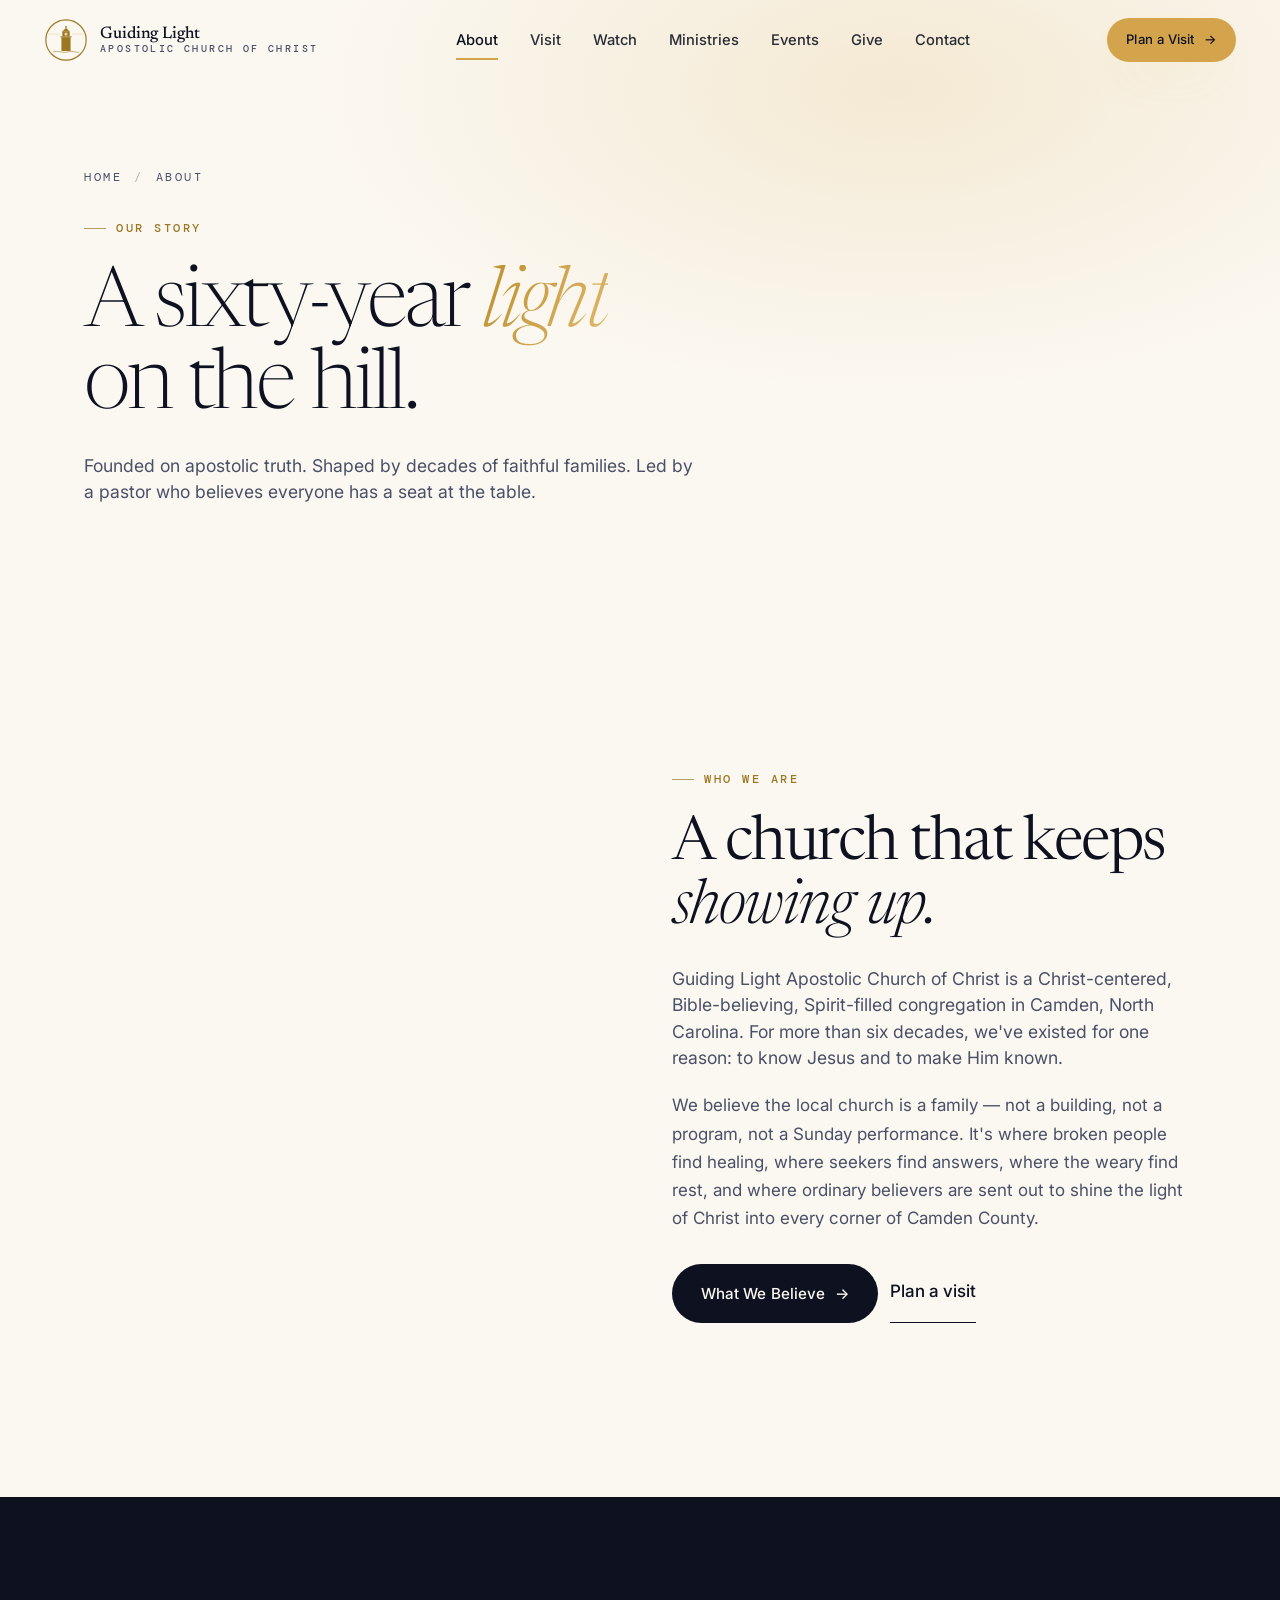
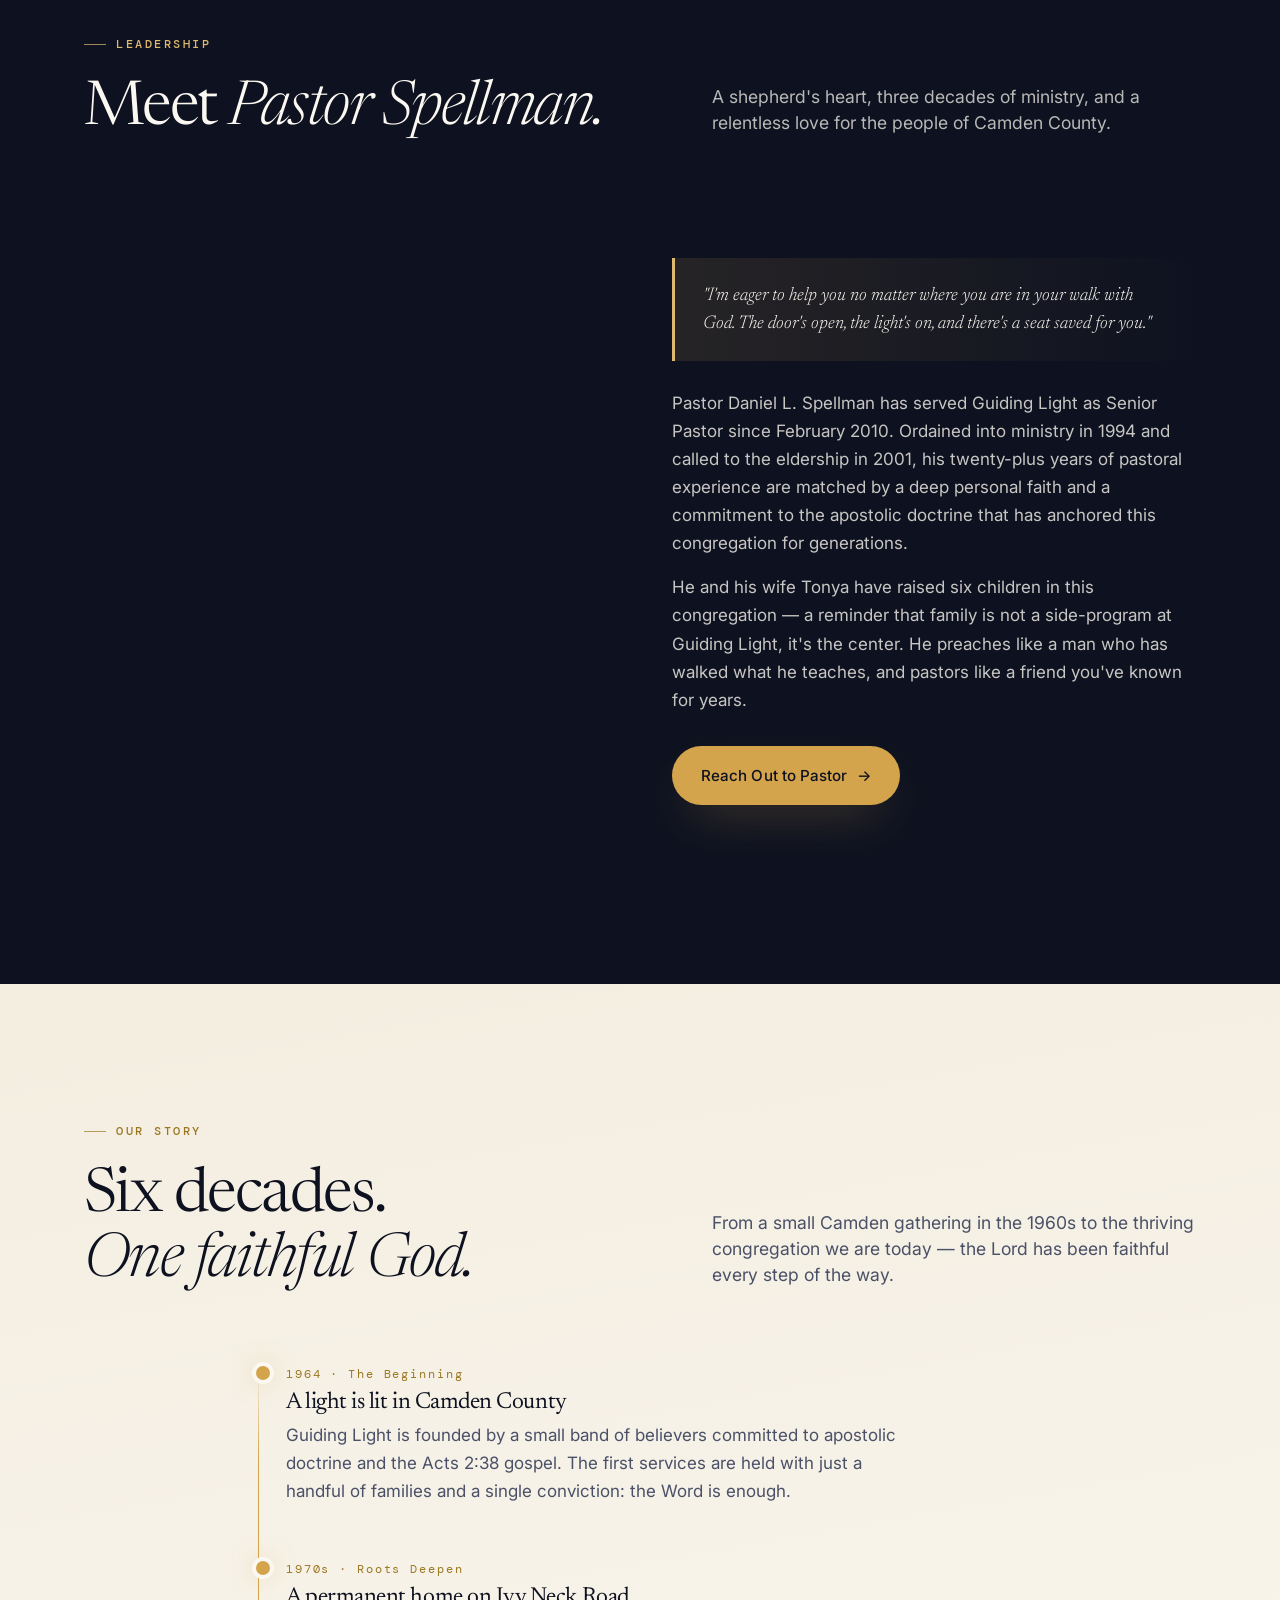
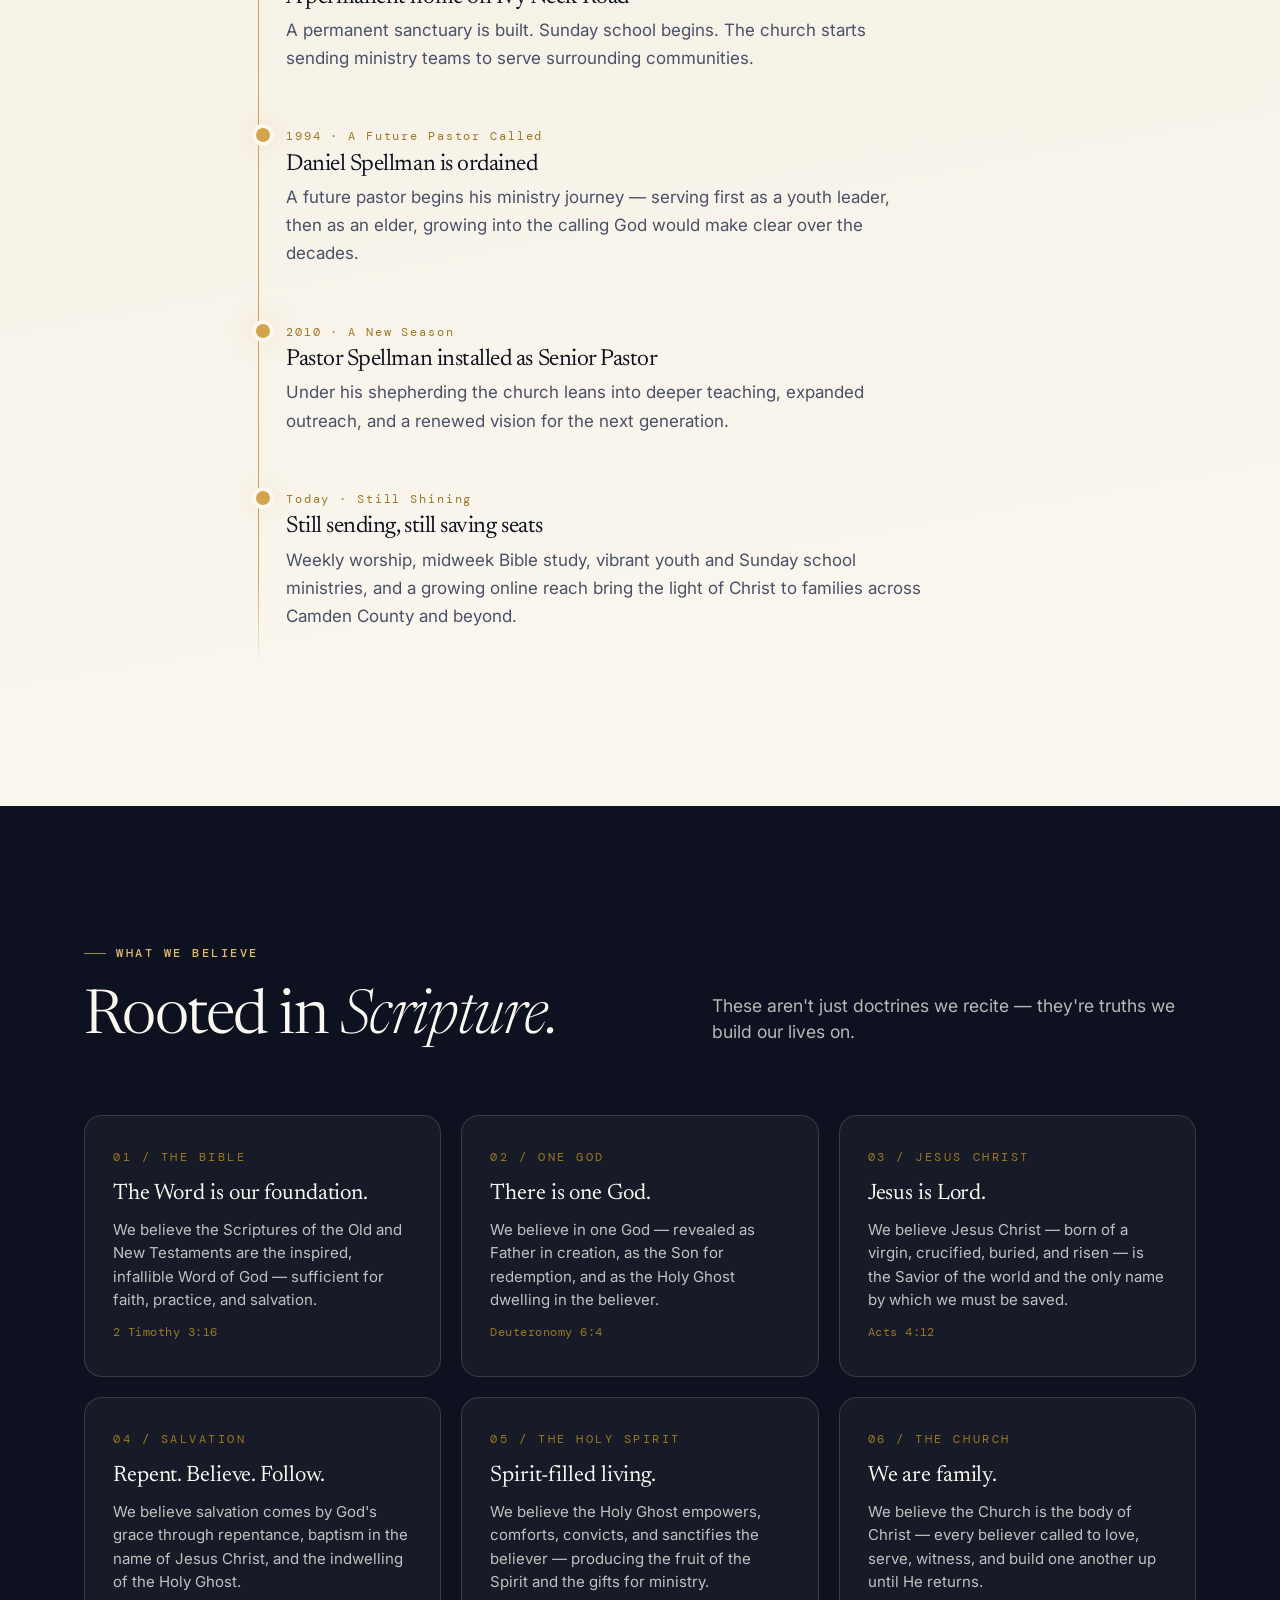
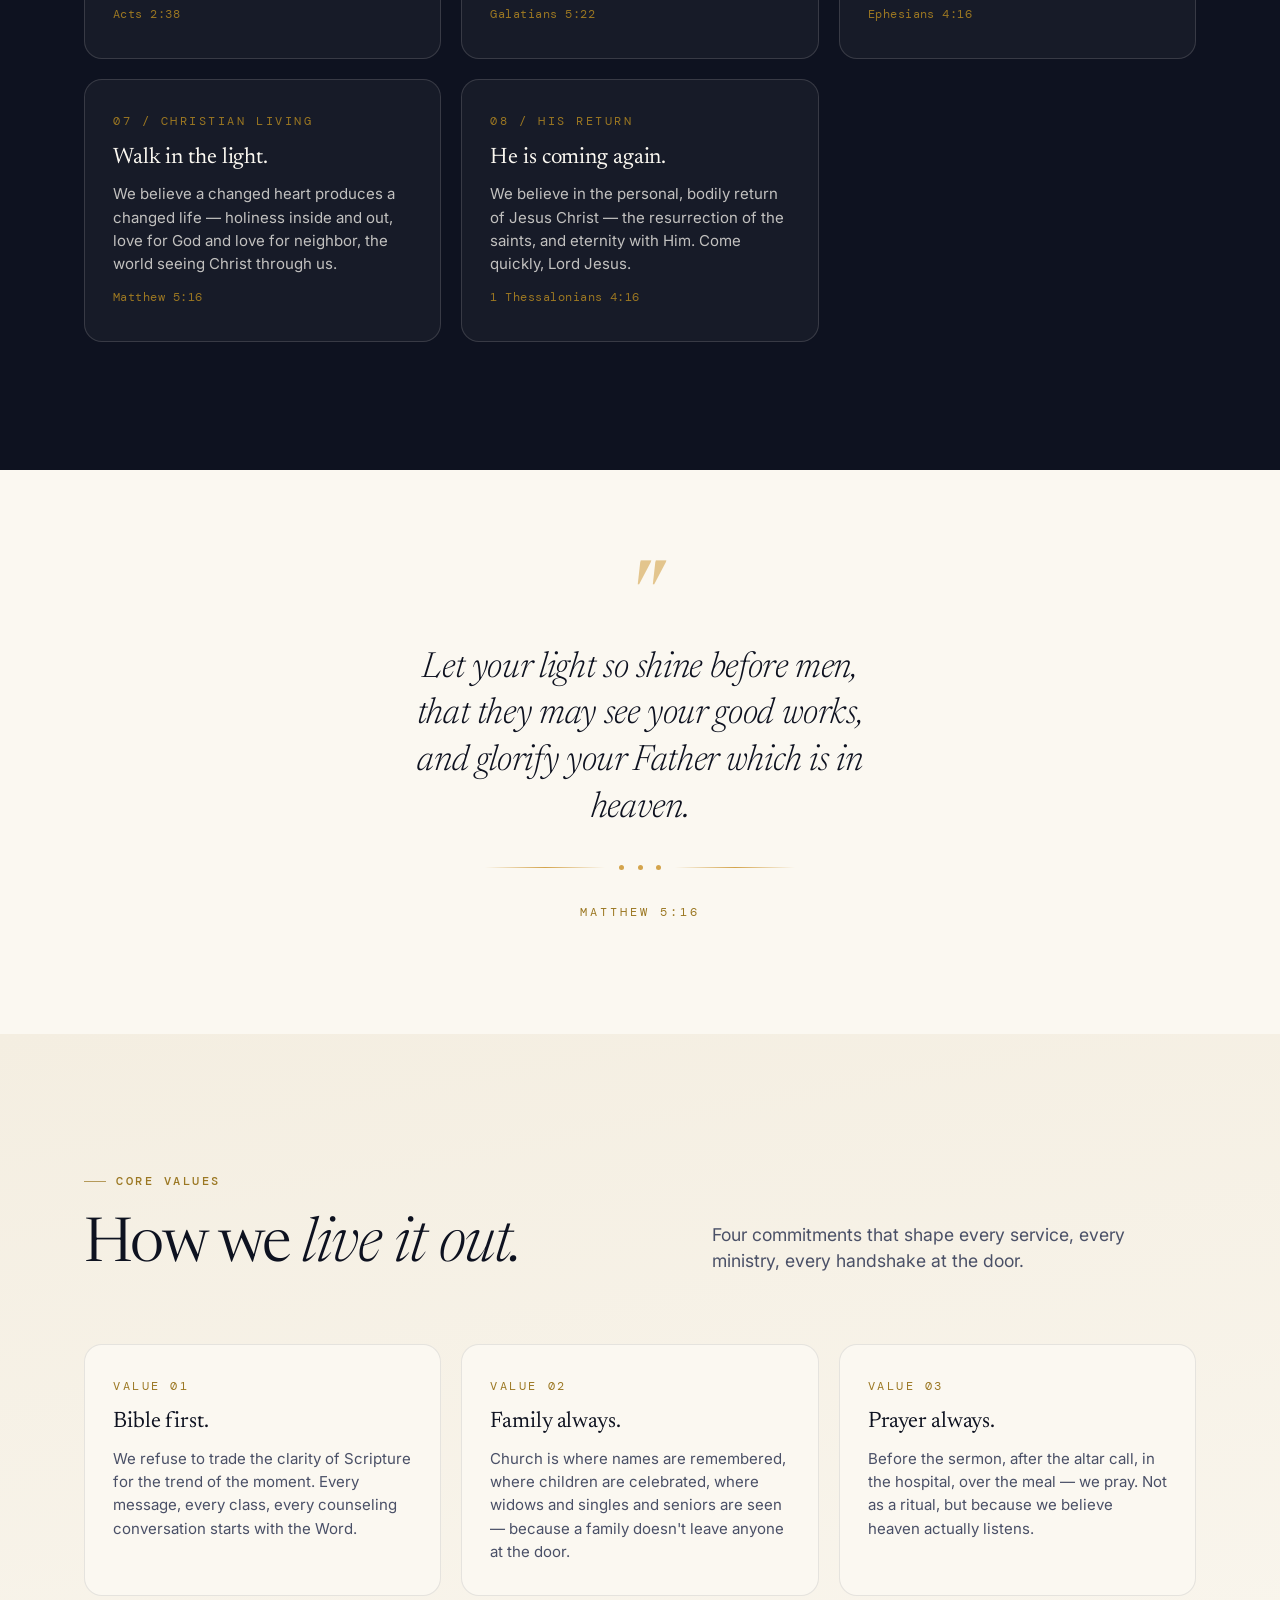
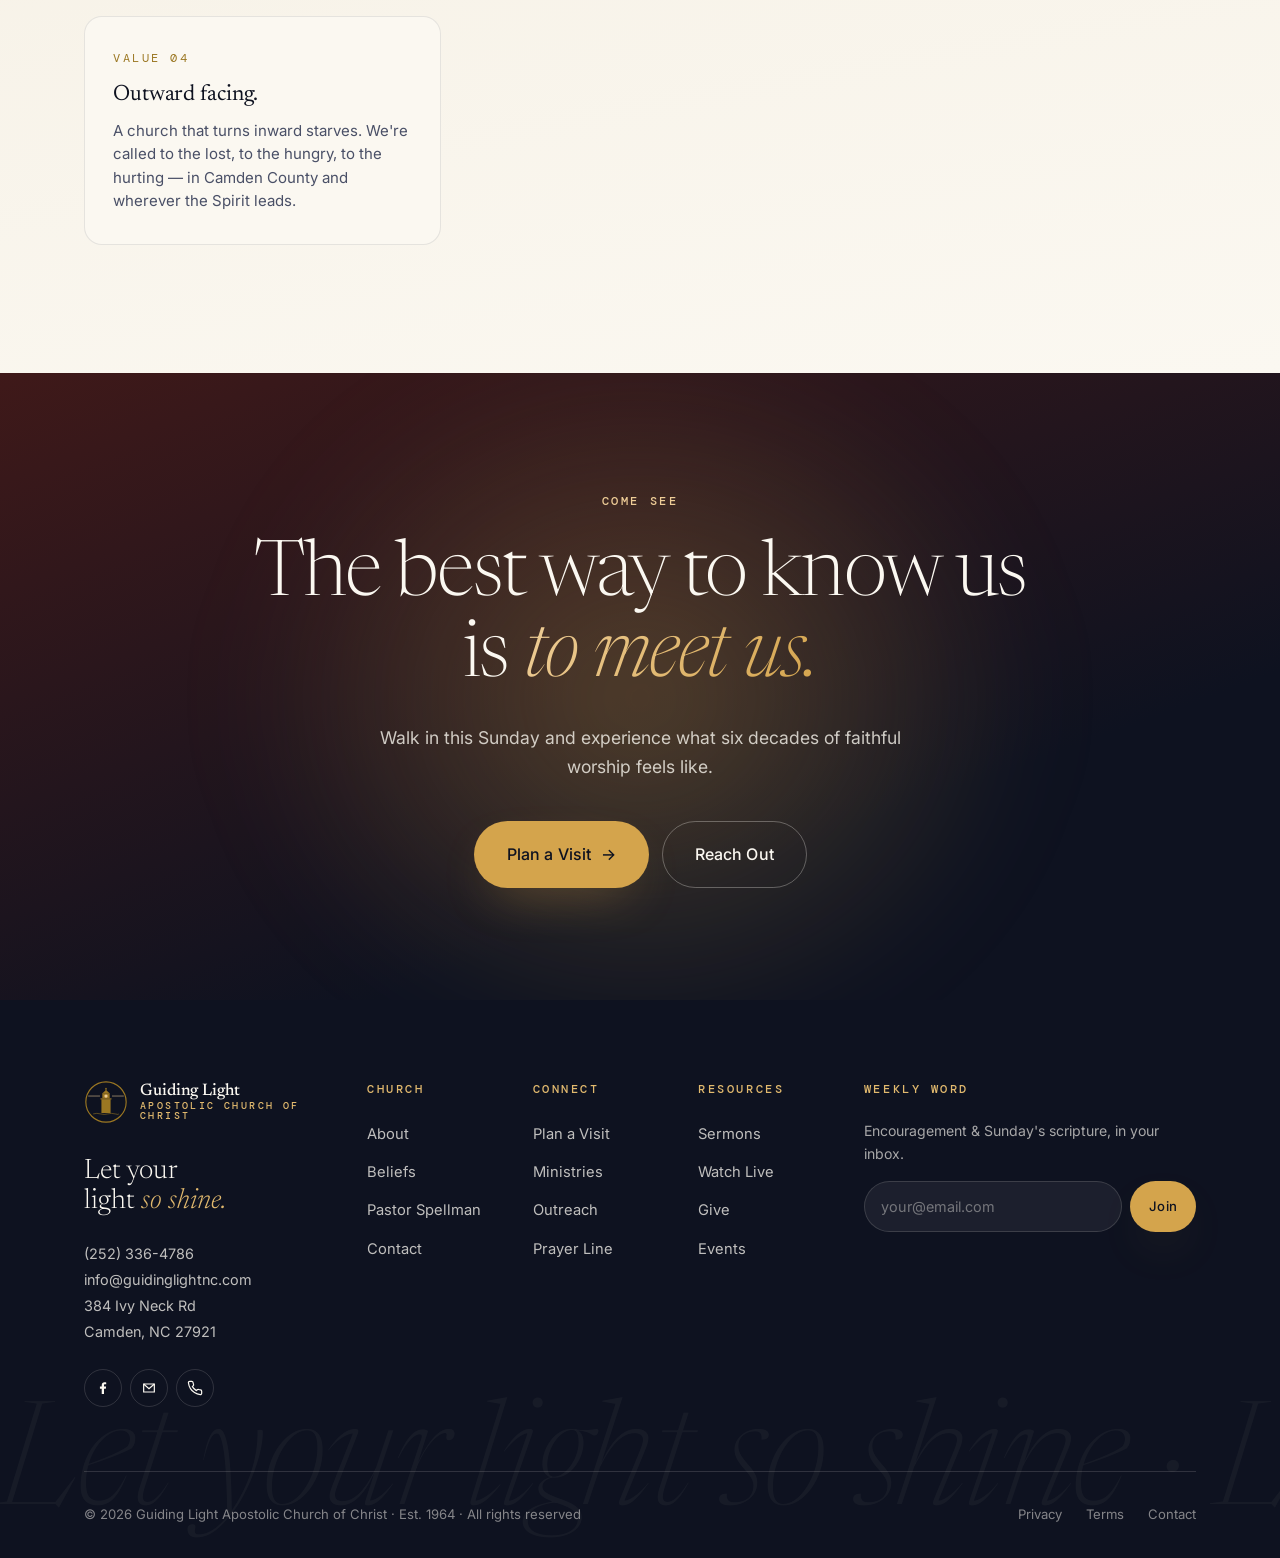
==== commit 5beca633: "Redesign logo: minimal gold lighthouse + fuller wordmark - New assets/logo.svg: monochromatic lighth" ====
--- a/about.html
+++ b/about.html
@@ -14,7 +14,7 @@
 
 <header class="nav">
   <div class="wrap-wide nav-inner">
-    <a class="logo" href="index.html"><span class="logo-mark"></span><span class="logo-text"><span class="t1">Guiding Light</span><span class="t2">Apostolic · Camden, NC</span></span></a>
+    <a class="logo" href="index.html"><span class="logo-mark"></span><span class="logo-text"><span class="t1">Guiding Light</span><span class="t2">Apostolic Church of Christ</span></span></a>
     <nav class="nav-links" aria-label="Primary">
       <a href="about.html">About</a>
       <a href="visit.html">Visit</a>
@@ -50,7 +50,7 @@
   <div class="wrap">
     <div class="split">
       <div class="split-media reveal-img">
-        <div class="photo-placeholder"><span class="ph-label">The Congregation</span></div>
+        <img src="https://images.unsplash.com/photo-1759629641995-75112252a829?auto=format&amp;fit=crop&amp;w=1400&amp;q=75" alt="Congregation gathered for a church service" loading="lazy" />
         <span class="tag">Our Mission</span>
         <div class="caption">Learning biblical truth in fellowship — together, since 1964.</div>
       </div>
@@ -271,7 +271,7 @@
   <div class="wrap">
     <div class="footer-grid">
       <div class="footer-brand">
-        <a class="logo" href="index.html"><span class="logo-mark"></span><span class="logo-text"><span class="t1">Guiding Light</span><span class="t2">Apostolic · Camden, NC</span></span></a>
+        <a class="logo" href="index.html"><span class="logo-mark"></span><span class="logo-text"><span class="t1">Guiding Light</span><span class="t2">Apostolic Church of Christ</span></span></a>
         <p class="footer-tag">Let your<br/>light <em>so shine.</em></p>
         <div class="footer-contact"><a href="tel:+12523364786">(252) 336-4786</a><br/><a href="mailto:info@guidinglightnc.com">info@guidinglightnc.com</a><br/>384 Ivy Neck Rd<br/>Camden, NC 27921</div>
         <div class="footer-socials">
--- a/css/styles.css
+++ b/css/styles.css
@@ -306,33 +306,10 @@
   letter-spacing: -0.005em;
 }
 .logo-mark {
-  width: 42px; height: 42px;
-  border-radius: 50%;
-  background: radial-gradient(circle at 35% 30%, var(--honey-300), var(--honey-500) 55%, var(--honey-700));
-  position: relative;
+  width: 44px; height: 44px;
   flex-shrink: 0;
-  box-shadow: 0 6px 18px -6px rgba(212, 164, 76, 0.6), inset 0 0 0 1px rgba(255,255,255,0.2);
-}
-.logo-mark::after {
-  content: "";
-  position: absolute;
-  inset: 8px;
-  border-radius: 50%;
-  background:
-    radial-gradient(circle at 50% 35%, rgba(255,255,255,0.6), transparent 55%),
-    linear-gradient(180deg, var(--honey-400), var(--honey-600));
-}
-.logo-mark::before {
-  content: "";
-  position: absolute;
-  inset: -4px;
-  border-radius: 50%;
-  background: conic-gradient(from 220deg, transparent 0deg, rgba(212, 164, 76, 0.4) 40deg, transparent 80deg, transparent 360deg);
-  filter: blur(6px);
-  z-index: -1;
-  animation: logo-halo 10s linear infinite;
-}
-@keyframes logo-halo { to { transform: rotate(360deg); } }
+  background: url('../assets/logo.svg') center/contain no-repeat;
+}
 
 .logo-text { display: flex; flex-direction: column; gap: 2px; }
 .logo-text .t1 { font-size: 1.05rem; letter-spacing: -0.005em; line-height: 1; }
@@ -1006,8 +983,18 @@
 }
 .ministry.wide { grid-column: span 8; aspect-ratio: 8 / 5; }
 .ministry.half { grid-column: span 6; aspect-ratio: 6 / 5; }
+/* When a small card is an immediate sibling of a .wide (same row in the 8+4 layout),
+   stretch it to match the wide card's height. The grid gap makes aspect-ratio math
+   diverge by ~10px otherwise. */
+.ministry.wide + .ministry:not(.wide),
+.ministry:not(.wide):has(+ .ministry.wide) {
+  aspect-ratio: auto;
+  height: 100%;
+}
 @media (max-width: 860px) {
   .ministry, .ministry.wide, .ministry.half { grid-column: span 12; aspect-ratio: 4 / 3; }
+  .ministry.wide + .ministry:not(.wide),
+  .ministry:not(.wide):has(+ .ministry.wide) { aspect-ratio: 4 / 3; height: auto; }
 }
 .ministry-bg {
   position: absolute;
@@ -1100,6 +1087,8 @@
 .stat {
   display: flex;
   flex-direction: column;
+  align-items: center;
+  text-align: center;
   gap: 0.4rem;
 }
 .stat-num {
